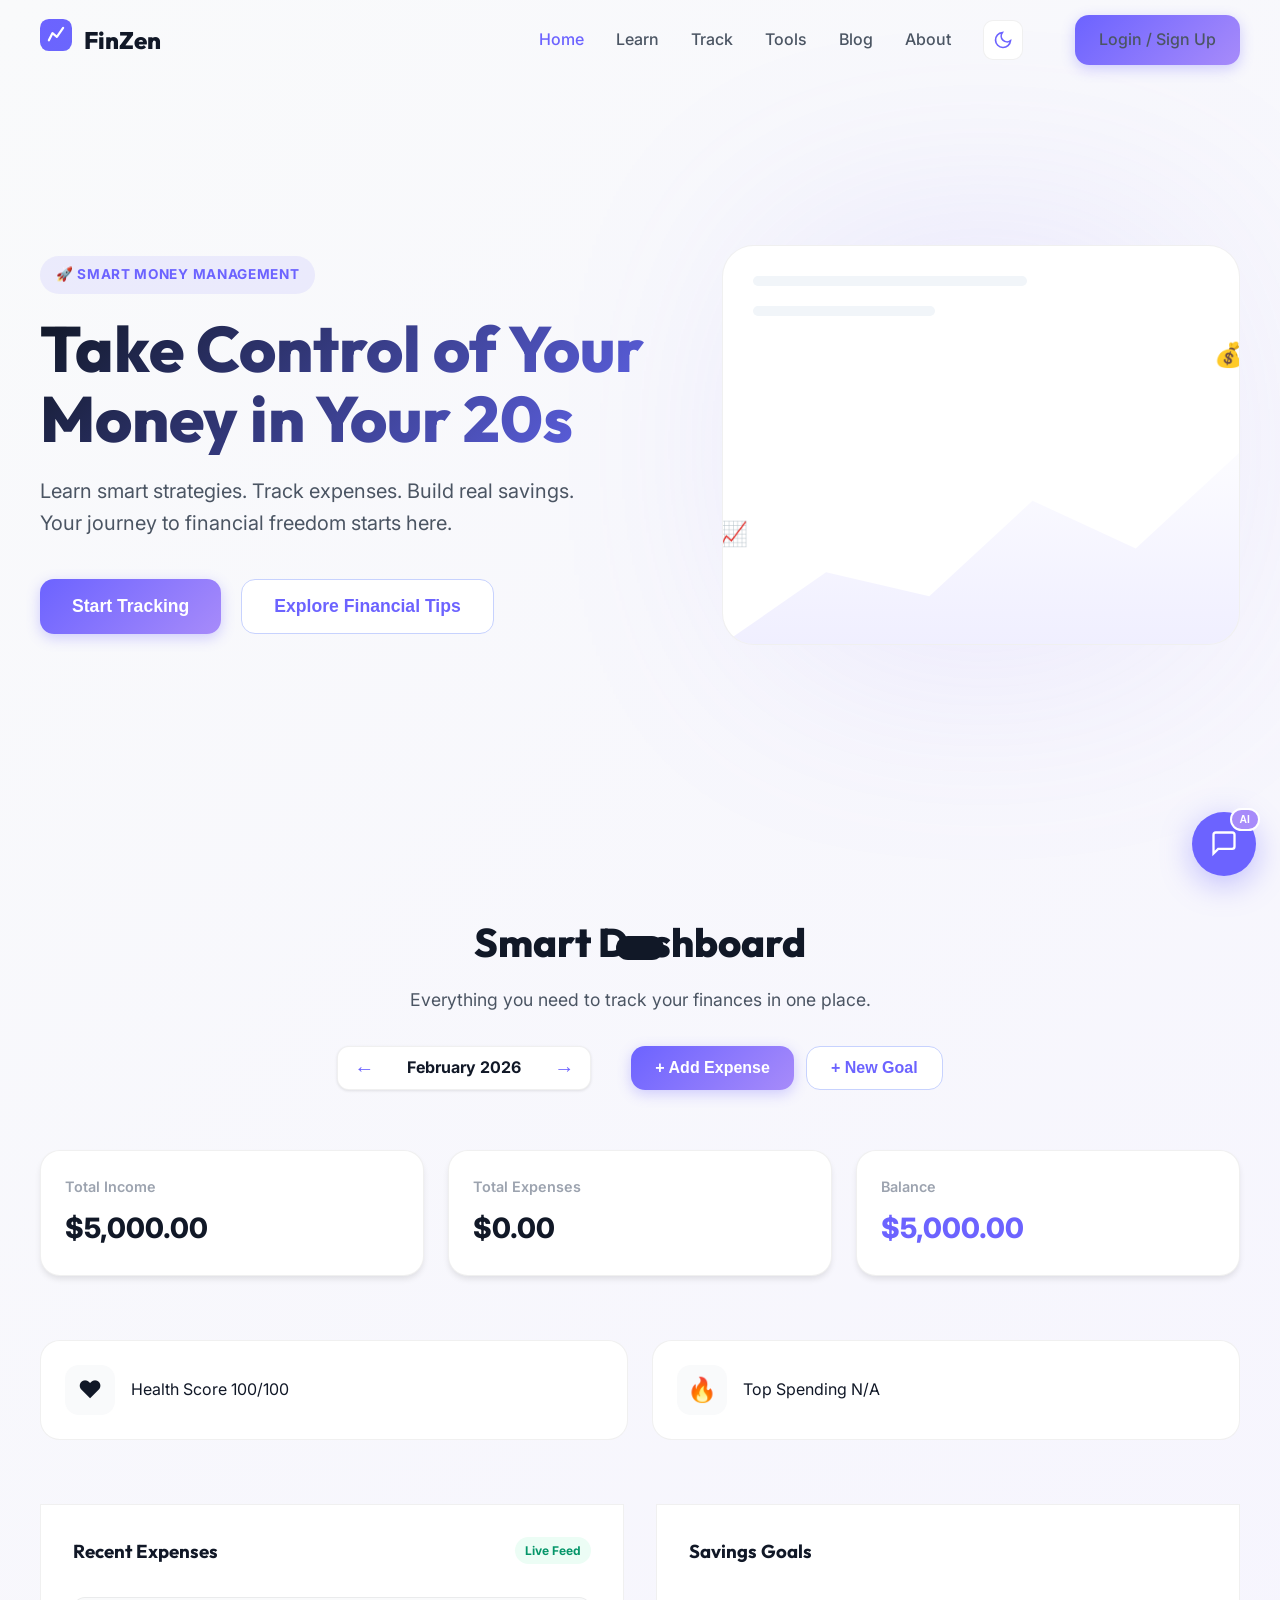
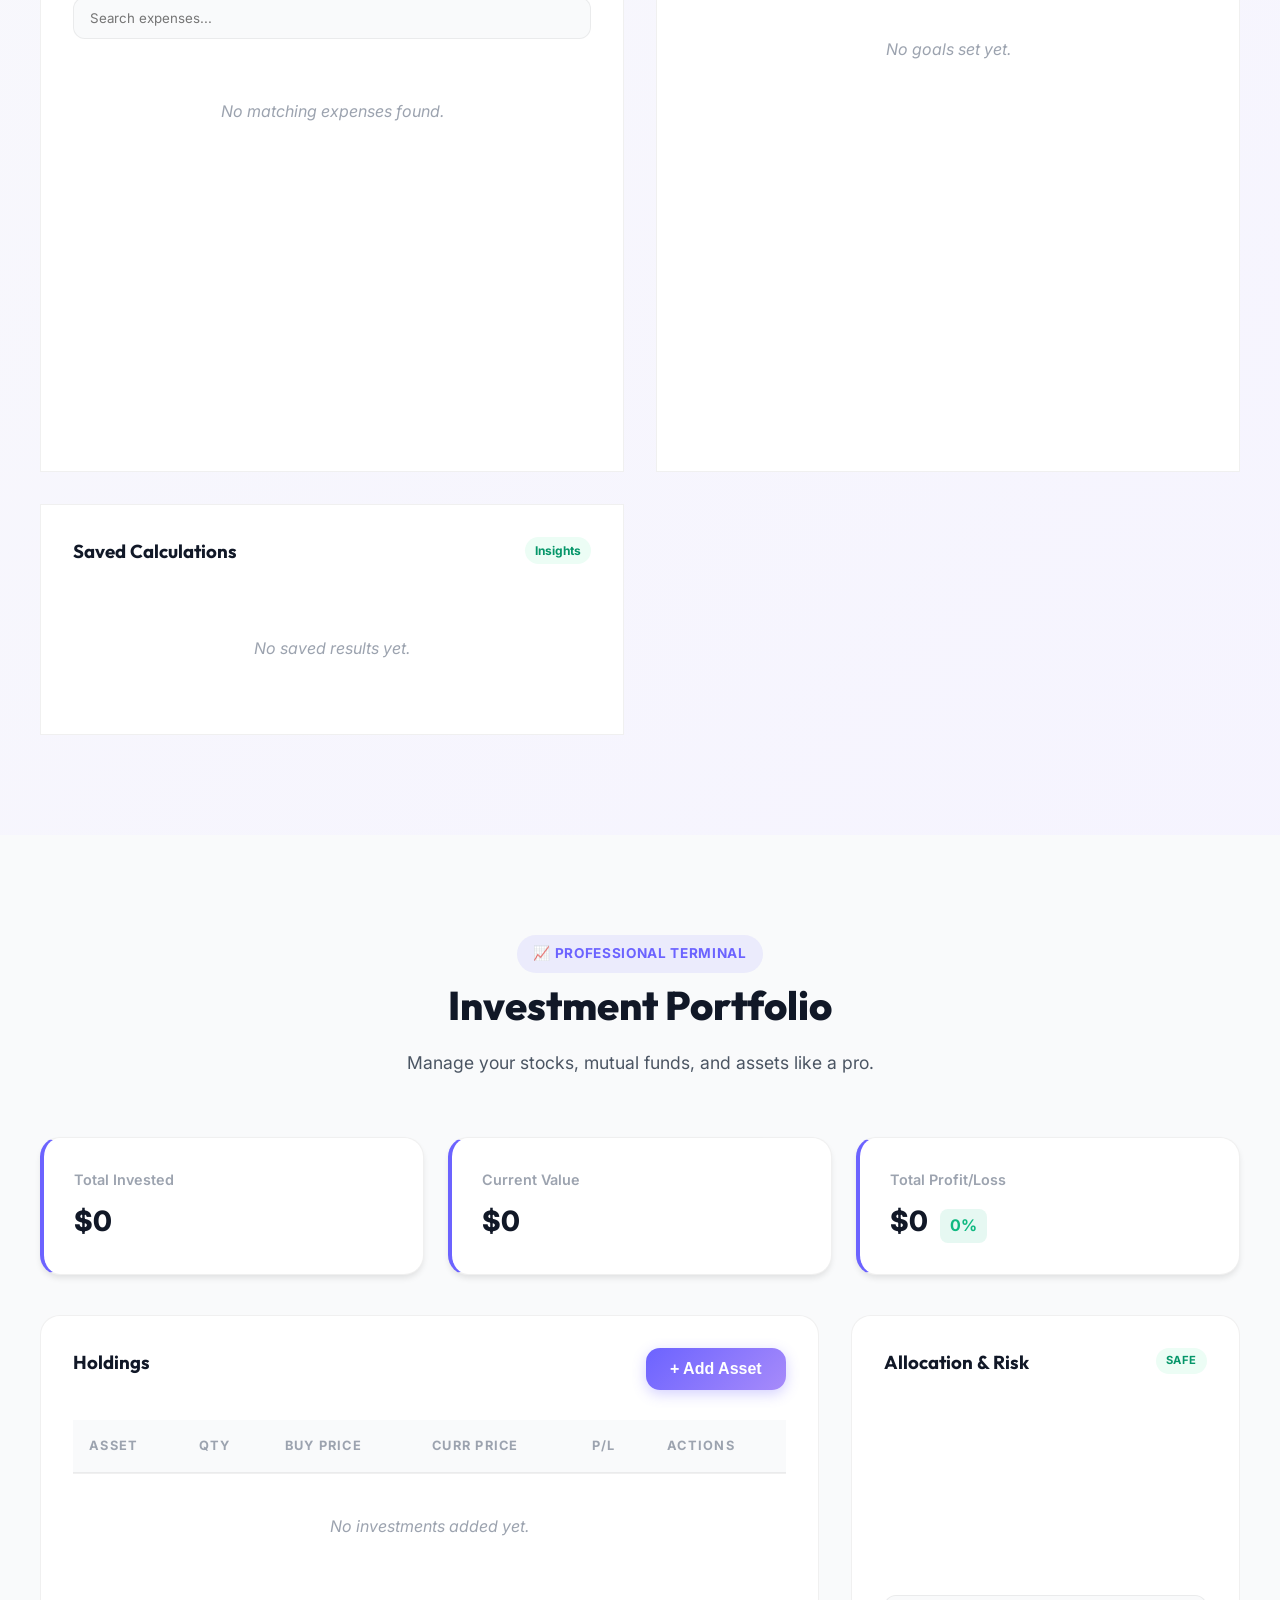
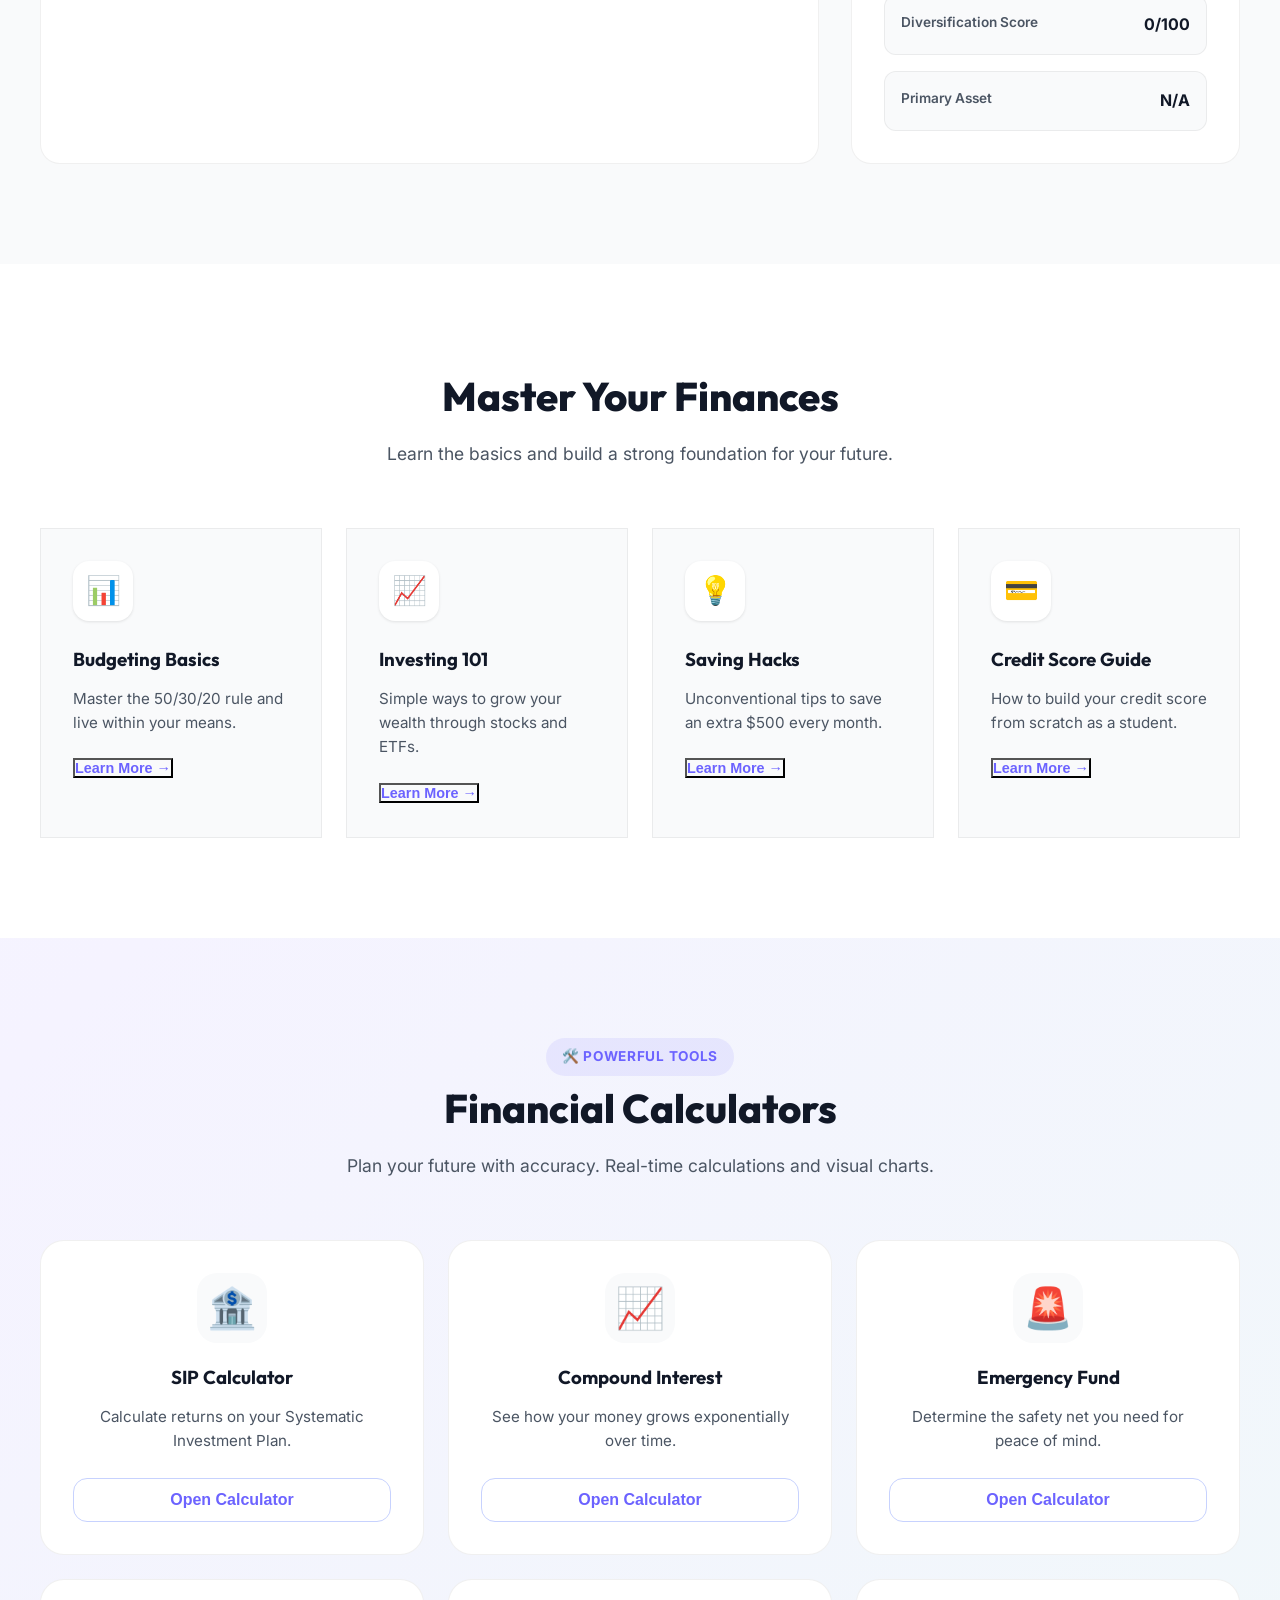
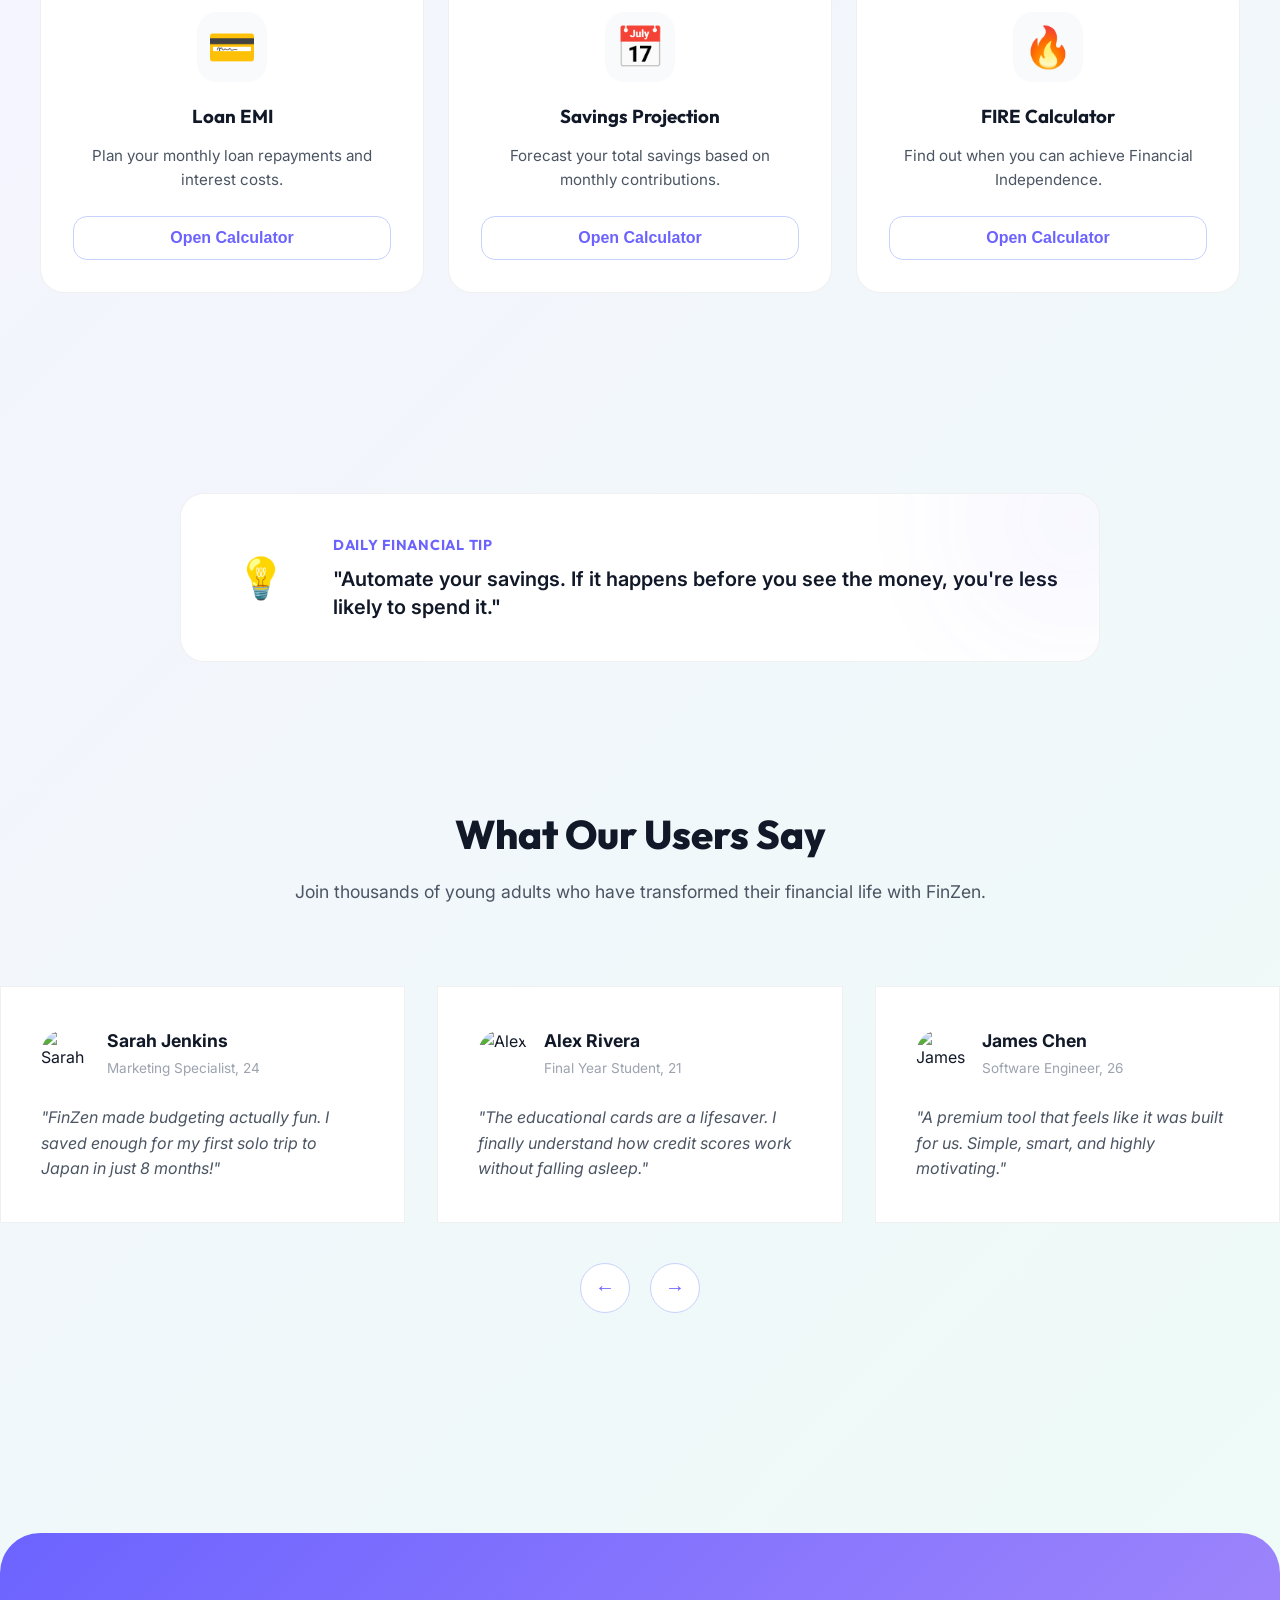
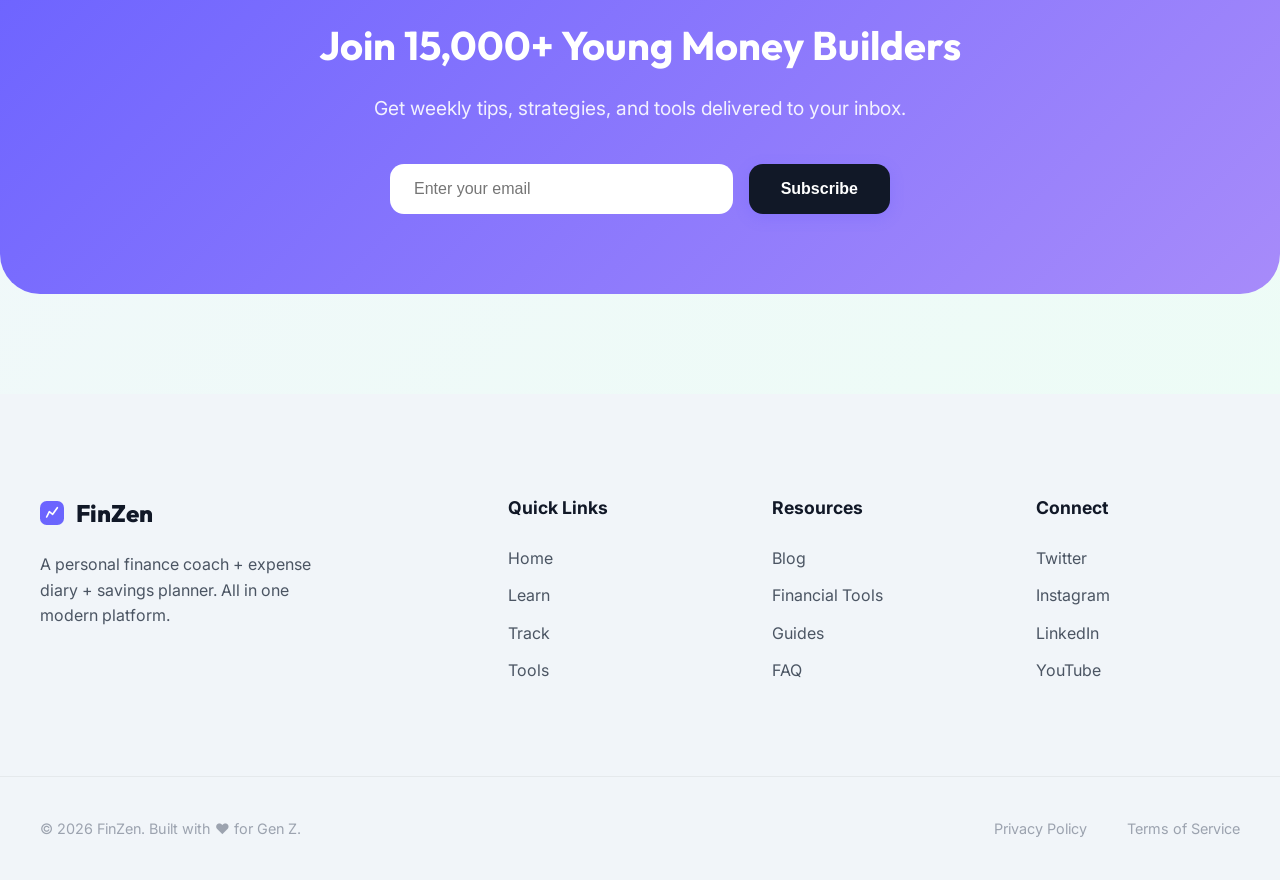
==== index.html @ 2d0050ed "Add files via upload" ====
<!DOCTYPE html>
<html lang="en">

<head>
  <meta charset="UTF-8" />
  <meta name="viewport" content="width=device-width, initial-scale=1.0" />
  <title>FinZen — Take Control of Your Money</title>
  <meta name="description"
    content="Financial education, expense tracking, and savings tools for young professionals." />
  <link rel="preconnect" href="https://fonts.googleapis.com" />
  <link rel="preconnect" href="https://fonts.gstatic.com" crossorigin />
  <link
    href="https://fonts.googleapis.com/css2?family=Outfit:wght@400;500;600;700;800&family=Inter:wght@400;500;600;700&display=swap"
    rel="stylesheet" />
  <link rel="stylesheet" href="style.css" />
  <script src="https://cdn.jsdelivr.net/npm/chart.js"></script>
</head>

<body>

  <!-- ========== NAVIGATION ========== -->
  <nav class="navbar" id="navbar">
    <div class="container nav-content">
      <a href="#" class="logo">
        <div class="logo-icon">
          <svg width="32" height="32" viewBox="0 0 36 36" fill="none">
            <rect width="36" height="36" rx="10" fill="url(#logoGrad)" />
            <path d="M10 24L14 16L19 20L26 10" stroke="#fff" stroke-width="2.5" stroke-linecap="round"
              stroke-linejoin="round" />
            <defs>
              <linearGradient id="logoGrad" x1="0" y1="0" x2="36" y2="36">
                <stop stop-color="#6C63FF" />
                <stop offset="1" stop-color="#3CD3AD" />
              </linearGradient>
            </defs>
          </svg>
        </div>
        <span>FinZen</span>
      </a>
      <div class="nav-links">
        <a href="#home" class="active">Home</a>
        <a href="#learn">Learn</a>
        <a href="#track">Track</a>
        <a href="#tools">Tools</a>
        <a href="#blog">Blog</a>
        <a href="#about">About</a>
        <div class="theme-toggle" id="themeToggle">
          <svg class="sun" width="20" height="20" viewBox="0 0 24 24" fill="none" stroke="currentColor"
            stroke-width="2">
            <circle cx="12" cy="12" r="5" />
            <line x1="12" y1="1" x2="12" y2="3" />
            <line x1="12" y1="21" x2="12" y2="23" />
            <line x1="4.22" y1="4.22" x2="5.64" y2="5.64" />
            <line x1="18.36" y1="18.36" x2="19.78" y2="19.78" />
            <line x1="1" y1="12" x2="3" y2="12" />
            <line x1="21" y1="12" x2="23" y2="12" />
            <line x1="4.22" y1="19.78" x2="5.64" y2="18.36" />
            <line x1="18.36" y1="5.64" x2="19.78" y2="4.22" />
          </svg>
          <svg class="moon" width="20" height="20" viewBox="0 0 24 24" fill="none" stroke="currentColor"
            stroke-width="2">
            <path d="M21 12.79A9 9 0 1 1 11.21 3 7 7 0 0 0 21 12.79z" />
          </svg>
        </div>
        <a href="#" class="btn btn-primary login-btn">Login / Sign Up</a>
      </div>
      <button class="mobile-menu-toggle" id="menuToggle">
        <svg width="24" height="24" viewBox="0 0 24 24" fill="none" stroke="currentColor" stroke-width="2">
          <line x1="3" y1="12" x2="21" y2="12" />
          <line x1="3" y1="6" x2="21" y2="6" />
          <line x1="3" y1="18" x2="21" y2="18" />
        </svg>
      </button>
    </div>
  </nav>

  <!-- ========== HERO SECTION ========== -->
  <header class="hero" id="home">
    <div class="container hero-content">
      <div class="hero-text">
        <div class="badge">🚀 Smart Money Management</div>
        <h1>Take Control of Your Money in Your 20s</h1>
        <p>Learn smart strategies. Track expenses. Build real savings. Your journey to financial freedom starts here.
        </p>
        <div class="hero-actions">
          <button class="btn btn-primary btn-lg" id="btnStartTracking">Start Tracking</button>
          <button class="btn btn-secondary btn-lg" id="btnExploreTips">Explore Financial Tips</button>
        </div>
      </div>
      <div class="hero-image">
        <div class="hero-img-container">
          <!-- Placeholder for hero image since generator failed -->
          <div class="hero-placeholder-visual">
            <div class="mock-dash">
              <div class="mock-line line-1"></div>
              <div class="mock-line line-2"></div>
              <div class="mock-growth"></div>
            </div>
            <div class="floating-icon icon-1">💰</div>
            <div class="floating-icon icon-2">📈</div>
          </div>
          <div class="glow-blob"></div>
        </div>
      </div>
    </div>
  </header>

  <!-- ========== DASHBOARD PREVIEW & TRACKER ========== -->
  <section class="dashboard-preview" id="track">
    <div class="container section-header">
      <h2>Smart Dashboard</h2>
      <p>Everything you need to track your finances in one place.</p>
      <div class="dashboard-controls">
        <div class="month-nav">
          <button id="prevMonth">←</button>
          <span id="currentMonthLabel">February 2026</span>
          <button id="nextMonth">→</button>
        </div>
        <div class="dash-actions">
          <button class="btn btn-primary" id="btnOpenExpenseModal">+ Add Expense</button>
          <button class="btn btn-secondary" id="btnOpenGoalModal">+ New Goal</button>
        </div>
      </div>
    </div>
    <div class="container preview-grid">
      <!-- Summary Cards -->
      <div class="summary-cards-container">
        <div class="stat-card">
          <span class="label">Total Income</span>
          <span class="value" id="dashIncome">$0</span>
        </div>
        <div class="stat-card">
          <span class="label">Total Expenses</span>
          <span class="value" id="dashExpenses">$0</span>
        </div>
        <div class="stat-card">
          <span class="label">Balance</span>
          <span class="value highlight" id="dashBalance">$0</span>
        </div>
      </div>

      <!-- Insight Cards -->
      <div class="insight-grid">
        <div class="insight-card">
          <div class="insight-icon">❤️</div>
          <div class="insight-info">
            <span class="label">Health Score</span>
            <span class="value" id="healthScore">0/100</span>
          </div>
        </div>
        <div class="insight-card">
          <div class="insight-icon">🔥</div>
          <div class="insight-info">
            <span class="label">Top Spending</span>
            <span class="value" id="topCategory">N/A</span>
          </div>
        </div>
      </div>

      <!-- Expense Tracker Card -->
      <div class="preview-card card-tracking">
        <div class="preview-card-header">
          <h3>Recent Expenses</h3>
          <span class="preview-tag">Live Feed</span>
        </div>
        <div class="search-container">
          <input type="text" id="expenseSearch" class="search-input" placeholder="Search expenses..." />
        </div>
        <div class="expense-list-container" id="expenseList">
          <p class="empty-state">No expenses tracked yet.</p>
        </div>
        <div class="chart-container">
          <canvas id="expenseChart" width="300" height="300"></canvas>
        </div>
      </div>

      <!-- Savings Goals Card -->
      <div class="preview-card card-savings">
        <div class="preview-card-header">
          <h3>Savings Goals</h3>
        </div>
        <div class="goals-list-container" id="goalsGrid">
          <p class="empty-state">No goals set yet.</p>
        </div>
      </div>

      <!-- Saved Calculations Card -->
      <div class="preview-card card-saved-calcs">
        <div class="preview-card-header">
          <h3>Saved Calculations</h3>
          <span class="preview-tag">Insights</span>
        </div>
        <div class="saved-calcs-container" id="savedCalcsList">
          <p class="empty-state">No saved results yet.</p>
        </div>
      </div>
    </div>
  </section>

  <!-- ========== PORTFOLIO SECTION ========== -->
  <section class="portfolio-section" id="portfolio">
    <div class="container section-header">
      <div class="badge">📈 Professional Terminal</div>
      <h2>Investment Portfolio</h2>
      <p>Manage your stocks, mutual funds, and assets like a pro.</p>
    </div>
    <div class="container portfolio-grid">
      <!-- Portfolio Stats -->
      <div class="portfolio-stats">
        <div class="stat-card portfolio-stat">
          <span class="label">Total Invested</span>
          <span class="value" id="portInvested">$0</span>
        </div>
        <div class="stat-card portfolio-stat">
          <span class="label">Current Value</span>
          <span class="value" id="portCurrent">$0</span>
        </div>
        <div class="stat-card portfolio-stat">
          <span class="label">Total Profit/Loss</span>
          <div class="pl-flex">
            <span class="value" id="portPL">$0</span>
            <span class="change-pct" id="portPLPct">0%</span>
          </div>
        </div>
      </div>

      <!-- Portfolio UI Grid -->
      <div class="portfolio-main-grid">
        <!-- Asset List Card -->
        <div class="preview-card terminal-card">
          <div class="preview-card-header">
            <h3>Holdings</h3>
            <button class="btn btn-primary btn-sm" id="btnOpenInvestModal">+ Add Asset</button>
          </div>
          <div class="terminal-table-container">
            <table class="terminal-table">
              <thead>
                <tr>
                  <th>Asset</th>
                  <th>QTY</th>
                  <th>Buy Price</th>
                  <th>Curr Price</th>
                  <th>P/L</th>
                  <th>Actions</th>
                </tr>
              </thead>
              <tbody id="investList">
                <!-- Data rows injected by JS -->
              </tbody>
            </table>
            <div id="investEmpty" class="empty-state">No investments added yet.</div>
          </div>
        </div>

        <!-- Portfolio Analysis Card -->
        <div class="preview-card terminal-card">
          <div class="preview-card-header">
            <h3>Allocation & Risk</h3>
            <span class="preview-tag risk-tag" id="riskLabel">Safe</span>
          </div>
          <div class="portfolio-viz">
            <div class="viz-box">
              <canvas id="allocationChart"></canvas>
            </div>
            <div class="analysis-stats">
              <div class="analysis-item">
                <span class="analysis-label">Diversification Score</span>
                <strong id="divScore">0/100</strong>
              </div>
              <div class="analysis-item">
                <span class="analysis-label">Primary Asset</span>
                <strong id="topBranch">N/A</strong>
              </div>
            </div>
          </div>
        </div>
      </div>
    </div>
  </section>

  <!-- ========== LEARNING SECTION ========== -->
  <section class="learning" id="learn">
    <div class="container section-header">
      <h2>Master Your Finances</h2>
      <p>Learn the basics and build a strong foundation for your future.</p>
    </div>
    <div class="container learning-grid">
      <div class="learn-card" data-topic="budgeting">
        <div class="learn-icon-box">📊</div>
        <h3>Budgeting Basics</h3>
        <p>Master the 50/30/20 rule and live within your means.</p>
        <button class="learn-link btn-ghost">Learn More →</button>
      </div>
      <div class="learn-card" data-topic="investing">
        <div class="learn-icon-box">📈</div>
        <h3>Investing 101</h3>
        <p>Simple ways to grow your wealth through stocks and ETFs.</p>
        <button class="learn-link btn-ghost">Learn More →</button>
      </div>
      <div class="learn-card" data-topic="saving">
        <div class="learn-icon-box">💡</div>
        <h3>Saving Hacks</h3>
        <p>Unconventional tips to save an extra $500 every month.</p>
        <button class="learn-link btn-ghost">Learn More →</button>
      </div>
      <div class="learn-card" data-topic="credit">
        <div class="learn-icon-box">💳</div>
        <h3>Credit Score Guide</h3>
        <p>How to build your credit score from scratch as a student.</p>
        <button class="learn-link btn-ghost">Learn More →</button>
      </div>
    </div>
  </section>

  <!-- ========== TOOLS SECTION ========== -->
  <section class="tools" id="tools">
    <div class="container section-header">
      <div class="badge">🛠️ Powerful Tools</div>
      <h2>Financial Calculators</h2>
      <p>Plan your future with accuracy. Real-time calculations and visual charts.</p>
    </div>
    <div class="container calculators-grid">
      <!-- Cards for each calculator -->
      <div class="calc-card" data-calc="sip">
        <div class="calc-icon">🏦</div>
        <h3>SIP Calculator</h3>
        <p>Calculate returns on your Systematic Investment Plan.</p>
        <button class="btn btn-secondary w-full open-calc">Open Calculator</button>
      </div>
      <div class="calc-card" data-calc="compound">
        <div class="calc-icon">📈</div>
        <h3>Compound Interest</h3>
        <p>See how your money grows exponentially over time.</p>
        <button class="btn btn-secondary w-full open-calc">Open Calculator</button>
      </div>
      <div class="calc-card" data-calc="emergency">
        <div class="calc-icon">🚨</div>
        <h3>Emergency Fund</h3>
        <p>Determine the safety net you need for peace of mind.</p>
        <button class="btn btn-secondary w-full open-calc">Open Calculator</button>
      </div>
      <div class="calc-card" data-calc="emi">
        <div class="calc-icon">💳</div>
        <h3>Loan EMI</h3>
        <p>Plan your monthly loan repayments and interest costs.</p>
        <button class="btn btn-secondary w-full open-calc">Open Calculator</button>
      </div>
      <div class="calc-card" data-calc="projection">
        <div class="calc-icon">📅</div>
        <h3>Savings Projection</h3>
        <p>Forecast your total savings based on monthly contributions.</p>
        <button class="btn btn-secondary w-full open-calc">Open Calculator</button>
      </div>
      <div class="calc-card" data-calc="fire">
        <div class="calc-icon">🔥</div>
        <h3>FIRE Calculator</h3>
        <p>Find out when you can achieve Financial Independence.</p>
        <button class="btn btn-secondary w-full open-calc">Open Calculator</button>
      </div>
    </div>
  </section>

  <!-- ========== DAILY TIP SECTION ========== -->
  <section class="daily-tip">
    <div class="container tip-wrapper">
      <div class="tip-card">
        <div class="tip-icon">💡</div>
        <div class="tip-content">
          <h3>Daily Financial Tip</h3>
          <p>"Automate your savings. If it happens before you see the money, you're less likely to spend it."</p>
        </div>
        <div class="tip-glow"></div>
      </div>
    </div>
  </section>

  <!-- ========== TESTIMONIALS ========== -->
  <section class="testimonials" id="about">
    <div class="container section-header">
      <h2>What Our Users Say</h2>
      <p>Join thousands of young adults who have transformed their financial life with FinZen.</p>
    </div>
    <div class="container carousel-wrapper">
      <div class="carousel" id="testimonialCarousel">
        <div class="testimonial-card">
          <div class="user-info">
            <img src="https://i.pravatar.cc/150?u=sarah" alt="Sarah" />
            <div>
              <strong>Sarah Jenkins</strong>
              <span>Marketing Specialist, 24</span>
            </div>
          </div>
          <p>"FinZen made budgeting actually fun. I saved enough for my first solo trip to Japan in just 8 months!"</p>
        </div>
        <div class="testimonial-card">
          <div class="user-info">
            <img src="https://i.pravatar.cc/150?u=alex" alt="Alex" />
            <div>
              <strong>Alex Rivera</strong>
              <span>Final Year Student, 21</span>
            </div>
          </div>
          <p>"The educational cards are a lifesaver. I finally understand how credit scores work without falling
            asleep."</p>
        </div>
        <div class="testimonial-card">
          <div class="user-info">
            <img src="https://i.pravatar.cc/150?u=james" alt="James" />
            <div>
              <strong>James Chen</strong>
              <span>Software Engineer, 26</span>
            </div>
          </div>
          <p>"A premium tool that feels like it was built for us. Simple, smart, and highly motivating."</p>
        </div>
      </div>
      <div class="carousel-nav">
        <button class="nav-prev" id="prevTestimonial">←</button>
        <button class="nav-next" id="nextTestimonial">→</button>
      </div>
    </div>
  </section>

  <!-- ========== NEWSLETTER ========== -->
  <section class="newsletter">
    <div class="container newsletter-content">
      <h2>Join 15,000+ Young Money Builders</h2>
      <p>Get weekly tips, strategies, and tools delivered to your inbox.</p>
      <form class="newsletter-form">
        <input type="email" placeholder="Enter your email" required />
        <button type="submit" class="btn btn-primary">Subscribe</button>
      </form>
    </div>
  </section>

  <!-- ========== FOOTER ========== -->
  <footer class="footer">
    <div class="container footer-grid">
      <div class="footer-brand">
        <a href="#" class="logo">
          <svg width="24" height="24" viewBox="0 0 36 36" fill="none">
            <rect width="36" height="36" rx="10" fill="url(#logoGradF)" />
            <path d="M10 24L14 16L19 20L26 10" stroke="#fff" stroke-width="2.5" stroke-linecap="round"
              stroke-linejoin="round" />
            <defs>
              <linearGradient id="logoGradF" x1="0" y1="0" x2="36" y2="36">
                <stop stop-color="#6C63FF" />
                <stop offset="1" stop-color="#3CD3AD" />
              </linearGradient>
            </defs>
          </svg>
          <span>FinZen</span>
        </a>
        <p>A personal finance coach + expense diary + savings planner. All in one modern platform.</p>
      </div>
      <div class="footer-links">
        <h4>Quick Links</h4>
        <a href="#home">Home</a>
        <a href="#learn">Learn</a>
        <a href="#track">Track</a>
        <a href="#tools">Tools</a>
      </div>
      <div class="footer-links">
        <h4>Resources</h4>
        <a href="#">Blog</a>
        <a href="#">Financial Tools</a>
        <a href="#">Guides</a>
        <a href="#">FAQ</a>
      </div>
      <div class="footer-links">
        <h4>Connect</h4>
        <a href="#">Twitter</a>
        <a href="#">Instagram</a>
        <a href="#">LinkedIn</a>
        <a href="#">YouTube</a>
      </div>
    </div>
    <div class="footer-bottom">
      <div class="container bottom-content">
        <span>&copy; 2026 FinZen. Built with ❤️ for Gen Z.</span>
        <div class="legal">
          <a href="#">Privacy Policy</a>
          <a href="#">Terms of Service</a>
        </div>
      </div>
    </div>
  </footer>

  <script src="script.js"></script>

  <!-- ========== MODALS ========== -->
  <!-- Expense Modal -->
  <div class="modal-overlay" id="expenseModal">
    <div class="modal">
      <div class="modal-header">
        <h3 id="expenseModalTitle">Add Expense</h3>
        <button class="close-modal">&times;</button>
      </div>
      <form id="expenseForm">
        <input type="hidden" id="expenseId" />
        <div class="form-group">
          <label>Amount ($)</label>
          <input type="number" id="expAmount" step="0.01" required />
        </div>
        <div class="form-group">
          <label>Category</label>
          <select id="expCategory" required>
            <option value="Rent">🏠 Rent</option>
            <option value="Food">🍔 Food</option>
            <option value="Transport">🚗 Transport</option>
            <option value="Shopping">🛍️ Shopping</option>
            <option value="Subscriptions">📱 Subscriptions</option>
            <option value="Education">📚 Education</option>
            <option value="Emergency">🚨 Emergency</option>
            <option value="Miscellaneous">📦 Miscellaneous</option>
          </select>
        </div>
        <div class="form-group">
          <label>Date</label>
          <input type="date" id="expDate" required />
        </div>
        <div class="form-group">
          <label>Description (Optional)</label>
          <input type="text" id="expDescription" placeholder="e.g. Netflix" />
        </div>
        <button type="submit" class="btn btn-primary w-full">Save Expense</button>
      </form>
    </div>
  </div>

  <!-- Goal Modal -->
  <div class="modal-overlay" id="goalModal">
    <div class="modal">
      <div class="modal-header">
        <h3>New Savings Goal</h3>
        <button class="close-modal">&times;</button>
      </div>
      <form id="goalForm">
        <input type="hidden" id="goalId" />
        <div class="form-group">
          <label>Goal Name</label>
          <input type="text" id="goalName" placeholder="e.g. New Laptop" required />
        </div>
        <div class="form-group">
          <label>Target Amount ($)</label>
          <input type="number" id="goalTarget" required />
        </div>
        <div class="form-group">
          <label>Monthly Contribution ($)</label>
          <input type="number" id="goalContribution" required />
        </div>
        <div class="form-group">
          <label>Initial Savings ($)</label>
          <input type="number" id="goalSaved" value="0" />
        </div>
        <div class="form-group">
          <label>Target Date</label>
          <input type="date" id="goalDate" required />
        </div>
        <div class="form-group">
          <label>Icon (Emoji)</label>
          <input type="text" id="goalIcon" placeholder="🎯" value="🎯" />
        </div>
        <button type="submit" class="btn btn-primary w-full">Create Goal</button>
      </form>
    </div>
  </div>

  <!-- Learning Detail Modal -->
  <div class="modal-overlay" id="learnModal">
    <div class="modal">
      <div class="modal-header">
        <h3 id="learnModalTitle">Financial Tip</h3>
        <button class="close-modal">&times;</button>
      </div>
      <div id="learnModalContent" class="learn-content-detail">
        <!-- Content injected by JS -->
      </div>
    </div>
  </div>

  <!-- Calculator Modal -->
  <div class="modal-overlay" id="calcModal">
    <div class="modal modal-lg">
      <div class="modal-header">
        <h3 id="calcModalTitle">Calculator</h3>
        <button class="close-modal">&times;</button>
      </div>
      <div class="calc-modal-grid">
        <div class="calc-inputs" id="calcInputsContainer">
          <!-- Dynamic form injected here -->
        </div>
        <div class="calc-viz">
          <div class="viz-header" id="calcResultLabel">Total Value</div>
          <div class="viz-value" id="calcResultValue">$0</div>
          <div class="viz-chart-box">
            <canvas id="calcChart"></canvas>
          </div>
          <button class="btn btn-primary w-full" id="btnSaveCalc" style="margin-top: 20px;">Save Result</button>
        </div>
      </div>
    </div>
  </div>

  <!-- Investment Modal -->
  <div class="modal-overlay" id="investModal">
    <div class="modal">
      <div class="modal-header">
        <h3>Track New Asset</h3>
        <button class="close-modal">&times;</button>
      </div>
      <form id="investForm">
        <div class="form-group">
          <label>Asset Symbol/Name</label>
          <input type="text" id="invName" placeholder="e.g. AAPL, BTC, NIFTY50" required />
        </div>
        <div class="form-group">
          <label>Asset Type</label>
          <select id="invType" required>
            <option value="Stock">🏢 Stock</option>
            <option value="Mutual Fund">📈 Mutual Fund</option>
            <option value="ETF">🌍 ETF</option>
            <option value="Crypto">🪙 Crypto</option>
            <option value="Gold">✨ Gold</option>
          </select>
        </div>
        <div class="form-row" style="display: flex; gap: 15px;">
          <div class="form-group" style="flex: 1;">
            <label>Quantity</label>
            <input type="number" id="invQty" step="0.0001" placeholder="0.00" required />
          </div>
          <div class="form-group" style="flex: 1;">
            <label>Purchase Price</label>
            <input type="number" id="invPrice" step="0.01" placeholder="0.00" required />
          </div>
        </div>
        <div class="form-group">
          <label>Purchase Date</label>
          <input type="date" id="invDate" required />
        </div>
        <button type="submit" class="btn btn-primary w-full">Add to Portfolio</button>
      </form>
    </div>
  </div>

  <!-- ========== MONEYMENTOR AI ASSISTANT ========== -->
  <div class="ai-assistant-wrapper">
    <!-- Chat Trigger -->
    <button class="ai-trigger" id="aiTrigger">
      <div class="trigger-icon">
        <svg width="28" height="28" viewBox="0 0 24 24" fill="none" stroke="currentColor" stroke-width="2">
          <path d="M21 15a2 2 0 0 1-2 2H7l-4 4V5a2 2 0 0 1 2-2h14a2 2 0 0 1 2 2z" />
        </svg>
      </div>
      <span class="trigger-badge">AI</span>
    </button>

    <!-- Chat Window -->
    <div class="ai-window" id="aiWindow">
      <div class="ai-header">
        <div class="ai-info">
          <div class="ai-avatar">🤖</div>
          <div class="ai-status">
            <h4>MoneyMentor AI</h4>
            <span>Online • Smart Guide</span>
          </div>
        </div>
        <div class="ai-actions">
          <button class="ai-btn-action" id="aiFullscreen" title="Toggle Fullscreen">
            <svg width="20" height="20" viewBox="0 0 24 24" fill="none" stroke="currentColor" stroke-width="2">
              <path d="M8 3H5a2 2 0 0 0-2 2v3m18 0V5a2 2 0 0 0-2-2h-3m0 18h3a2 2 0 0 0 2-2v-3M3 16v3a2 2 0 0 0 2 2h3" />
            </svg>
          </button>
          <button class="ai-btn-action" id="aiClose" title="Close Chat">&times;</button>
        </div>
      </div>

      <div class="ai-messages" id="aiMessages">
        <div class="msg bot">
          <div class="msg-bubble">
            Hello! I'm MoneyMentor. I can help you analyze your expenses, suggest savings ideas, or explain financial
            terms. How can I assist you today?
          </div>
        </div>
      </div>

      <div class="ai-typing" id="aiTyping" style="display: none;">
        <span></span><span></span><span></span>
      </div>

      <div class="ai-input-area">
        <form id="aiForm">
          <input type="text" id="aiInput" placeholder="Ask me about your spending..." />
          <button type="submit" class="ai-send-btn">
            <svg width="20" height="20" viewBox="0 0 24 24" fill="none" stroke="currentColor" stroke-width="2">
              <line x1="22" y1="2" x2="11" y2="13" />
              <polygon points="22 2 15 22 11 13 2 9 22 2" />
            </svg>
          </button>
        </form>
      </div>
    </div>
  </div>

  <!-- Toast -->
  <div class="toast" id="toast"></div>
</body>

</html>
---- style.css ----
/* =============================================
   FINZEN — Brand Styles & Landing Page
   ============================================= */

/* ---------- RESET & BASE ---------- */
*,
*::before,
*::after {
  margin: 0;
  padding: 0;
  box-sizing: border-box;
}

:root {
  --primary: #6C63FF;
  --primary-dark: #4F46E5;
  --primary-light: #C7D2FE;
  --accent: #3CD3AD;
  --accent-dark: #059669;
  --secondary: #A78BFA;

  --grad-primary: linear-gradient(135deg, #6C63FF 0%, #A78BFA 100%);
  --grad-accent: linear-gradient(135deg, #3CD3AD 0%, #4ADE80 100%);
  --grad-soft: linear-gradient(135deg, #F9FAFB 0%, #F5F3FF 50%, #ECFDF5 100%);

  --bg: #F9FAFB;
  --card-bg: #FFFFFF;
  --text: #111827;
  --text-secondary: #4B5563;
  --text-muted: #9CA3AF;
  --border: rgba(0, 0, 0, 0.06);
  --shadow-sm: 0 1px 3px rgba(0, 0, 0, 0.1);
  --shadow-md: 0 4px 6px -1px rgba(0, 0, 0, 0.1);
}

[data-theme="dark"] {
  --bg: #0F172A;
  --card-bg: #1E293B;
  --text: #F1F5F9;
  --text-secondary: #94A3B8;
  --text-muted: #64748B;
  --border: rgba(255, 255, 255, 0.1);
  --grad-soft: linear-gradient(135deg, #0F172A 0%, #171717 100%);
}

html {
  scroll-behavior: smooth;
}

body {
  font-family: 'Inter', sans-serif;
  background-color: var(--bg);
  background-image: var(--grad-soft);
  color: var(--text);
  line-height: 1.6;
  overflow-x: hidden;
  transition: background-color 0.3s ease, color 0.3s ease;
}

h1,
h2,
h3,
.logo {
  font-family: 'Outfit', sans-serif;
  color: var(--text);
}

.container {
  max-width: 1440px;
  margin: 0 auto;
  padding: 0 40px;
}

/* ---------- BUTTONS ---------- */
.btn {
  display: inline-flex;
  align-items: center;
  justify-content: center;
  padding: 12px 24px;
  border-radius: 14px;
  font-weight: 600;
  cursor: pointer;
  transition: all 0.3s ease;
  border: none;
  text-decoration: none;
  font-size: 1rem;
}

.btn-primary {
  background: var(--grad-primary);
  color: white;
  box-shadow: 0 4px 14px rgba(108, 99, 255, 0.3);
}

.btn-primary:hover {
  transform: translateY(-2px);
  box-shadow: 0 6px 20px rgba(108, 99, 255, 0.4);
}

.btn-secondary {
  background: white;
  color: var(--primary);
  border: 1px solid var(--primary-light);
}

.btn-secondary:hover {
  background: var(--lavender);
  transform: translateY(-2px);
}

.btn-lg {
  padding: 16px 32px;
  font-size: 1.1rem;
}

.btn-ghost {
  background: transparent;
  color: var(--primary);
  padding: 0;
  font-weight: 700;
}

.btn-ghost:hover {
  color: var(--primary-dark);
}

.w-full {
  width: 100%;
}

/* ---------- DASHBOARD CONTROLS ---------- */
.dashboard-controls {
  display: flex;
  justify-content: center;
  align-items: center;
  gap: 40px;
  margin-top: 32px;
}

.month-nav {
  display: flex;
  align-items: center;
  gap: 20px;
  background: var(--card-bg);
  padding: 8px 16px;
  border-radius: 12px;
  box-shadow: var(--shadow-sm);
  border: 1px solid var(--border);
  transition: background-color 0.3s ease;
}

.month-nav button {
  background: none;
  border: none;
  font-size: 1.25rem;
  cursor: pointer;
  color: var(--primary);
  font-weight: 800;
}

#currentMonthLabel {
  font-weight: 700;
  min-width: 140px;
  text-align: center;
}

.dash-actions {
  display: flex;
  gap: 12px;
}

.summary-cards-container {
  grid-column: 1 / -1;
  display: grid;
  grid-template-columns: repeat(3, 1fr);
  gap: 24px;
  margin-bottom: 32px;
}

.stat-card {
  background: var(--card-bg);
  padding: 24px;
  border-radius: 20px;
  box-shadow: var(--shadow-md);
  border: 1px solid var(--border);
  display: flex;
  flex-direction: column;
  transition: background-color 0.3s ease, transform 0.3s ease;
}

.stat-card:hover {
  transform: translateY(-5px);
}

/* Saved Calculations Card Specifics */
.saved-calcs-container {
  max-height: 250px;
  overflow-y: auto;
}

.saved-calc-item {
  padding: 12px;
  border-bottom: 1px solid var(--border);
  display: flex;
  justify-content: space-between;
  align-items: center;
}

.saved-calc-item:last-child {
  border-bottom: none;
}

.saved-calc-info h5 {
  margin: 0;
  font-size: 0.95rem;
}

.saved-calc-info span {
  font-size: 0.8rem;
  color: var(--text-muted);
}

.saved-calc-val {
  font-weight: 700;
  color: var(--primary);
}

/* Calculator Grid */
.calculators-grid {
  display: grid;
  grid-template-columns: repeat(auto-fit, minmax(300px, 1fr));
  gap: 24px;
  padding-bottom: 60px;
}

.calc-card {
  background: var(--card-bg);
  padding: 32px;
  border-radius: 24px;
  border: 1px solid var(--border);
  transition: all 0.3s ease;
  text-align: center;
}

.calc-card:hover {
  transform: translateY(-8px);
  border-color: var(--primary);
  box-shadow: var(--shadow-xl);
}

.calc-icon {
  font-size: 2.5rem;
  margin-bottom: 20px;
  background: var(--bg);
  width: 70px;
  height: 70px;
  display: flex;
  align-items: center;
  justify-content: center;
  border-radius: 20px;
  margin-left: auto;
  margin-right: auto;
}

.calc-card h3 {
  margin-bottom: 12px;
}

.calc-card p {
  color: var(--text-secondary);
  margin-bottom: 24px;
  font-size: 0.95rem;
}

/* Large Modal specific for calculators */
.modal-lg {
  max-width: 900px !important;
  width: 95% !important;
}

.calc-modal-grid {
  display: grid;
  grid-template-columns: 1fr 1.2fr;
  gap: 40px;
  align-items: start;
}

.calc-viz {
  background: var(--bg);
  padding: 30px;
  border-radius: 20px;
  text-align: center;
}

.viz-header {
  font-size: 0.9rem;
  color: var(--text-muted);
  margin-bottom: 8px;
  font-weight: 600;
}

.viz-value {
  font-size: 2.5rem;
  font-weight: 800;
  color: var(--primary);
  margin-bottom: 24px;
}

.viz-chart-box {
  height: 250px;
  position: relative;
}

.calc-inputs {
  display: flex;
  flex-direction: column;
  gap: 20px;
}

@media (max-width: 768px) {
  .calc-modal-grid {
    grid-template-columns: 1fr;
  }

  .calculators-grid {
    grid-template-columns: 1fr;
  }
}

/* Insight Cards */
.insight-grid {
  grid-column: 1 / -1;
  display: grid;
  grid-template-columns: repeat(2, 1fr);
  gap: 24px;
  margin-bottom: 32px;
}

.insight-card {
  background: var(--card-bg);
  padding: 24px;
  border-radius: 20px;
  display: flex;
  align-items: center;
  gap: 16px;
  border: 1px solid var(--border);
  transition: all 0.3s ease;
}

.insight-card:hover {
  transform: translateY(-5px);
  border-color: var(--primary);
}

.insight-icon {
  font-size: 24px;
  width: 50px;
  height: 50px;
  background: var(--bg);
  border-radius: 14px;
  display: flex;
  align-items: center;
  justify-content: center;
}

/* Search bar */
.search-container {
  margin-bottom: 20px;
}

.search-input {
  width: 100%;
  padding: 12px 16px;
  border-radius: 12px;
  border: 1px solid var(--border);
  background: var(--bg);
  color: var(--text);
  font-family: inherit;
  outline: none;
  transition: all 0.3s ease;
}

.search-input:focus {
  border-color: var(--primary);
  background: var(--card-bg);
}

/* Theme Toggle */
.theme-toggle {
  width: 40px;
  height: 40px;
  background: var(--card-bg);
  border: 1px solid var(--border);
  border-radius: 10px;
  display: flex;
  align-items: center;
  justify-content: center;
  cursor: pointer;
  transition: all 0.3s ease;
}

[data-theme="dark"] .theme-toggle .sun {
  display: block;
  color: #fbbf24;
}

[data-theme="dark"] .theme-toggle .moon {
  display: none;
}

body:not([data-theme="dark"]) .theme-toggle .sun {
  display: none;
}

body:not([data-theme="dark"]) .theme-toggle .moon {
  display: block;
  color: var(--primary);
}

.stat-card .label {
  font-size: 0.9rem;
  color: var(--text-muted);
  font-weight: 600;
  margin-bottom: 8px;
}

.stat-card .value {
  font-size: 1.75rem;
  font-weight: 800;
  color: var(--text);
}

.stat-card .value.highlight {
  color: var(--primary);
}

/* ---------- LISTS & ITEMS ---------- */
.expense-list-container,
.goals-list-container {
  max-height: 400px;
  overflow-y: auto;
  margin-bottom: 24px;
}

.expense-item,
.goal-item {
  display: flex;
  align-items: center;
  padding: 16px;
  background: #f8fafc;
  border-radius: 16px;
  margin-bottom: 12px;
  border: 1px solid transparent;
  transition: all 0.2s ease;
}

.expense-item:hover,
.goal-item:hover {
  background: white;
  border-color: var(--primary-light);
  box-shadow: var(--shadow-sm);
}

.exp-icon,
.goal-icon {
  width: 44px;
  height: 44px;
  background: white;
  border-radius: 12px;
  display: flex;
  align-items: center;
  justify-content: center;
  font-size: 1.25rem;
  margin-right: 16px;
}

.exp-info,
.goal-info-live {
  flex: 1;
}

.exp-info h4,
.goal-info-live h4 {
  font-size: 1rem;
  margin-bottom: 2px;
}

.exp-info span,
.goal-info-live span {
  font-size: 0.8rem;
  color: var(--text-muted);
}

.goal-stats {
  display: flex;
  justify-content: space-between;
  margin-top: 8px;
  font-size: 0.85rem;
  font-weight: 600;
  color: var(--text-secondary);
}

.chart-container {
  position: relative;
  height: 250px;
  width: 100%;
  margin-top: 20px;
  display: flex;
  justify-content: center;
}

.exp-amount {
  font-weight: 700;
  color: #ef4444;
}

.item-actions {
  margin-left: 20px;
  display: flex;
  gap: 8px;
}

.btn-icon {
  background: none;
  border: none;
  cursor: pointer;
  font-size: 1.1rem;
  opacity: 0.5;
  transition: opacity 0.2s;
}

.btn-icon:hover {
  opacity: 1;
}

.btn-delete:hover {
  color: #ef4444;
}

.empty-state {
  text-align: center;
  padding: 40px;
  color: var(--text-muted);
  font-style: italic;
}

/* ---------- CALCULATORS ---------- */
.calculator-box {
  background: white;
  padding: 32px;
  border-radius: 24px;
  box-shadow: var(--shadow-lg);
  border: 1px solid var(--border);
  margin-top: 24px;
}

.calculator-box h3 {
  margin-bottom: 20px;
  color: var(--primary);
}

.input-inline {
  display: flex;
  gap: 12px;
}

.input-inline input {
  flex: 1;
  padding: 14px;
  border-radius: 12px;
  border: 1px solid var(--border);
  outline: none;
}

.calc-results {
  margin-top: 24px;
  padding-top: 24px;
  border-top: 1px dashed var(--border);
}

.res-item {
  display: flex;
  justify-content: space-between;
  margin-bottom: 12px;
}

.res-item strong {
  color: var(--primary);
}

.calc-form-full {
  display: flex;
  flex-direction: column;
  gap: 20px;
  margin-top: 20px;
}

.form-group {
  display: flex;
  flex-direction: column;
  gap: 8px;
}

.form-group label {
  font-weight: 600;
  font-size: 0.9rem;
}

.form-group input,
.form-group select {
  padding: 14px;
  border-radius: 12px;
  border: 1px solid var(--border);
  outline: none;
}

/* ---------- MODALS ---------- */
.modal-overlay {
  position: fixed;
  top: 0;
  left: 0;
  right: 0;
  bottom: 0;
  background: rgba(17, 24, 39, 0.4);
  backdrop-filter: blur(4px);
  display: flex;
  align-items: center;
  justify-content: center;
  z-index: 2000;
  opacity: 0;
  visibility: hidden;
  transition: all 0.3s ease;
}

.modal-overlay.active {
  opacity: 1;
  visibility: visible;
}

.modal {
  background: white;
  width: 90%;
  max-width: 480px;
  border-radius: 28px;
  padding: 40px;
  box-shadow: var(--shadow-xl);
  transform: scale(0.9);
  transition: all 0.3s cubic-bezier(0.34, 1.56, 0.64, 1);
}

.modal-overlay.active .modal {
  transform: scale(1);
}

.modal-header {
  display: flex;
  justify-content: space-between;
  align-items: center;
  margin-bottom: 32px;
}

.close-modal {
  background: none;
  border: none;
  font-size: 2rem;
  line-height: 1;
  cursor: pointer;
  color: var(--text-muted);
}

.toast {
  position: fixed;
  bottom: 40px;
  left: 50%;
  transform: translateX(-50%) translateY(100px);
  background: #111827;
  color: white;
  padding: 12px 24px;
  border-radius: 12px;
  font-weight: 600;
  z-index: 3000;
  transition: all 0.3s cubic-bezier(0.34, 1.56, 0.64, 1);
}

.toast.show {
  transform: translateX(-50%) translateY(0);
}


/* ---------- NAVBAR ---------- */
.navbar {
  position: fixed;
  top: 0;
  left: 0;
  right: 0;
  height: 80px;
  z-index: 1000;
  transition: all 0.3s ease;
  background: transparent;
}

.navbar.scrolled {
  background: rgba(255, 255, 255, 0.85);
  backdrop-filter: blur(12px);
  border-bottom: 1px solid var(--border);
  height: 70px;
}

.nav-content {
  display: flex;
  align-items: center;
  justify-content: space-between;
  height: 100%;
}

.logo {
  display: flex;
  align-items: center;
  gap: 12px;
  font-size: 1.5rem;
  font-weight: 800;
  text-decoration: none;
}

.nav-links {
  display: flex;
  align-items: center;
  gap: 32px;
}

.nav-links a {
  text-decoration: none;
  color: var(--text-secondary);
  font-weight: 500;
  transition: color 0.2s;
}

.nav-links a:hover,
.nav-links a.active {
  color: var(--primary);
}

.login-btn {
  margin-left: 20px;
}

.mobile-menu-toggle {
  display: none;
}

/* ---------- HERO ---------- */
.hero {
  padding: 180px 0 100px;
  min-height: 90vh;
  display: flex;
  align-items: center;
}

.hero-content {
  display: grid;
  grid-template-columns: 1.2fr 1fr;
  align-items: center;
  gap: 60px;
}

.hero-text h1 {
  font-size: 4rem;
  line-height: 1.1;
  font-weight: 800;
  margin: 20px 0;
  background: linear-gradient(135deg, var(--text), #6366f1);
  -webkit-background-clip: text;
  background-clip: text;
  -webkit-text-fill-color: transparent;
}

.hero-text p {
  font-size: 1.25rem;
  color: var(--text-secondary);
  max-width: 540px;
  margin-bottom: 40px;
}

.badge {
  display: inline-block;
  background: rgba(108, 99, 255, 0.1);
  color: var(--primary);
  padding: 8px 16px;
  border-radius: 100px;
  font-weight: 700;
  font-size: 0.85rem;
  letter-spacing: 0.05em;
  text-transform: uppercase;
}

.hero-actions {
  display: flex;
  gap: 20px;
}

.hero-image {
  position: relative;
}

.hero-img-container {
  position: relative;
  z-index: 1;
}

.hero-placeholder-visual {
  background: white;
  border-radius: 32px;
  padding: 30px;
  box-shadow: var(--shadow-xl);
  height: 400px;
  position: relative;
  overflow: hidden;
  border: 1px solid var(--border);
}

.mock-dash {
  width: 100%;
  height: 100%;
}

.mock-line {
  height: 10px;
  background: #f1f5f9;
  border-radius: 5px;
  margin-bottom: 20px;
}

.line-1 {
  width: 60%;
}

.line-2 {
  width: 40%;
}

.mock-growth {
  position: absolute;
  bottom: 0;
  left: 0;
  width: 100%;
  height: 60%;
  background: linear-gradient(to top, rgba(108, 99, 255, 0.1), transparent);
  clip-path: polygon(0 100%, 20% 70%, 40% 80%, 60% 40%, 80% 60%, 100% 20%, 100% 100%);
}

.floating-icon {
  position: absolute;
  width: 60px;
  height: 60px;
  background: white;
  border-radius: 18px;
  box-shadow: var(--shadow-lg);
  display: flex;
  align-items: center;
  justify-content: center;
  font-size: 1.5rem;
  z-index: 2;
  animation: float 4s ease-in-out infinite;
}

.icon-1 {
  top: 20%;
  right: -20px;
  animation-delay: 0s;
}

.icon-2 {
  bottom: 20%;
  left: -20px;
  animation-delay: 1s;
}

@keyframes float {

  0%,
  100% {
    transform: translateY(0);
  }

  50% {
    transform: translateY(-15px);
  }
}

.glow-blob {
  position: absolute;
  width: 400px;
  height: 400px;
  background: var(--grad-primary);
  filter: blur(120px);
  opacity: 0.15;
  top: 50%;
  left: 50%;
  transform: translate(-50%, -50%);
  z-index: -1;
}

/* ---------- SECTION HEADERS ---------- */
.section-header {
  text-align: center;
  margin-bottom: 60px;
}

.section-header h2 {
  font-size: 2.5rem;
  font-weight: 800;
  margin-bottom: 12px;
}

.section-header p {
  font-size: 1.1rem;
  color: var(--text-secondary);
}

/* ---------- DASHBOARD PREVIEW ---------- */
.dashboard-preview {
  padding: 100px 0;
}

.preview-grid {
  display: grid;
  grid-template-columns: 1fr 1fr;
  gap: 32px;
}

.preview-card {
  background: white;
  border-radius: var(--radius-lg);
  padding: 32px;
  box-shadow: var(--shadow-lg);
  border: 1px solid var(--border);
  transition: transform 0.3s ease;
}

.preview-card:hover {
  transform: translateY(-8px);
}

.preview-card-header {
  display: flex;
  justify-content: space-between;
  align-items: flex-start;
  margin-bottom: 30px;
}

.preview-tag {
  background: #ECFDF5;
  color: #059669;
  padding: 4px 10px;
  border-radius: 20px;
  font-size: 0.75rem;
  font-weight: 700;
}

.mock-income-badge {
  background: var(--primary);
  color: white;
  padding: 6px 12px;
  border-radius: 10px;
  font-size: 0.85rem;
  font-weight: 600;
}

.expense-mock {
  display: flex;
  align-items: center;
  gap: 40px;
}

.mock-categories-list {
  flex: 1;
}

.mock-item {
  display: flex;
  align-items: center;
  gap: 12px;
  margin-bottom: 12px;
  font-weight: 500;
}

.mock-item .dot {
  width: 10px;
  height: 10px;
  border-radius: 50%;
}

.mock-item .val {
  margin-left: auto;
  font-weight: 700;
}

.mock-donut {
  width: 140px;
  height: 140px;
  border-radius: 50%;
  border: 20px solid var(--primary);
  border-top-color: var(--accent);
  border-right-color: var(--secondary);
  display: flex;
  align-items: center;
  justify-content: center;
  font-size: 0.8rem;
  font-weight: 700;
  text-align: center;
  line-height: 1.2;
}

.mock-goal-item {
  margin-bottom: 24px;
}

.goal-top {
  display: flex;
  justify-content: space-between;
  margin-bottom: 8px;
  font-weight: 600;
}

.progress-bar {
  height: 12px;
  background: #f1f5f9;
  border-radius: 10px;
  overflow: hidden;
}

.progress-bar .fill {
  height: 100%;
  background: var(--grad-primary);
  border-radius: 10px;
}

.achievement-card {
  margin-top: 30px;
  background: var(--grad-accent);
  color: white;
  padding: 16px;
  border-radius: 16px;
  display: flex;
  align-items: center;
  gap: 16px;
}

.ach-icon {
  font-size: 2rem;
}

.ach-text {
  display: flex;
  flex-direction: column;
}

.ach-text span {
  font-size: 0.85rem;
  opacity: 0.9;
}

/* ---------- LEARNING ---------- */
.learning {
  padding: 100px 0;
  background: white;
}

.learning-grid {
  display: grid;
  grid-template-columns: repeat(4, 1fr);
  gap: 24px;
}

.learn-card {
  padding: 32px;
  border-radius: var(--radius-lg);
  background: var(--bg);
  border: 1px solid var(--border);
  transition: all 0.3s ease;
}

.learn-card:hover {
  background: white;
  box-shadow: var(--shadow-lg);
  transform: translateY(-5px);
  border-color: var(--primary-light);
}

.learn-icon-box {
  width: 60px;
  height: 60px;
  background: white;
  border-radius: 16px;
  display: flex;
  align-items: center;
  justify-content: center;
  font-size: 1.75rem;
  margin-bottom: 24px;
  box-shadow: var(--shadow-sm);
}

.learn-card h3 {
  margin-bottom: 12px;
}

.learn-card p {
  font-size: 0.95rem;
  color: var(--text-secondary);
  margin-bottom: 20px;
}

.learn-link {
  text-decoration: none;
  font-weight: 700;
  color: var(--primary);
  font-size: 0.9rem;
}

/* ---------- TOOLS ---------- */
.tools {
  padding: 100px 0;
}

.tools-grid {
  display: grid;
  grid-template-columns: 1fr 1fr;
  gap: 80px;
  align-items: center;
}

.tools-info h2 {
  font-size: 3rem;
  margin: 20px 0;
}

.tools-info p {
  font-size: 1.2rem;
  color: var(--text-secondary);
  margin-bottom: 32px;
}

.tools-features {
  margin-bottom: 40px;
}

.feature {
  display: flex;
  align-items: center;
  gap: 12px;
  margin-bottom: 16px;
  font-weight: 600;
}

.check {
  color: var(--accent);
  font-weight: 800;
}

.tools-mockup-area {
  background: var(--grad-primary);
  padding: 40px;
  border-radius: 40px;
}

.tool-card-mock {
  background: white;
  border-radius: 24px;
  padding: 30px;
  box-shadow: var(--shadow-xl);
}

.mock-header {
  font-weight: 800;
  font-size: 1.25rem;
  margin-bottom: 30px;
  color: var(--primary);
}

.mock-input {
  background: #f8fafc;
  padding: 16px;
  border-radius: 12px;
  margin-bottom: 12px;
  font-weight: 600;
  border: 1px solid var(--border);
}

.mock-output {
  background: var(--mint);
  color: var(--accent-dark);
  padding: 20px;
  border-radius: 12px;
  margin-top: 20px;
  font-weight: 800;
  text-align: center;
}

/* ---------- DAILY TIP ---------- */
.daily-tip {
  padding: 40px 0;
}

.tip-wrapper {
  max-width: 1000px;
}

.tip-card {
  background: white;
  border-radius: 24px;
  padding: 40px;
  display: flex;
  align-items: center;
  gap: 32px;
  box-shadow: var(--shadow-lg);
  position: relative;
  overflow: hidden;
  border: 1px solid var(--border);
}

.tip-icon {
  width: 80px;
  height: 80px;
  background: var(--lavender);
  border-radius: 20px;
  display: flex;
  align-items: center;
  justify-content: center;
  font-size: 2.5rem;
  flex-shrink: 0;
}

.tip-content h3 {
  font-size: 0.9rem;
  text-transform: uppercase;
  color: var(--primary);
  letter-spacing: 0.05em;
  margin-bottom: 8px;
}

.tip-content p {
  font-size: 1.25rem;
  font-weight: 600;
  color: var(--text);
  line-height: 1.4;
}

.tip-glow {
  position: absolute;
  top: -50px;
  right: -50px;
  width: 150px;
  height: 150px;
  background: var(--primary);
  filter: blur(80px);
  opacity: 0.1;
}

/* ---------- NEWSLETTER ---------- */
.newsletter {
  padding: 100px 0;
}

.newsletter-content {
  background: var(--grad-primary);
  padding: 80px;
  border-radius: 40px;
  text-align: center;
  color: white;
  position: relative;
  overflow: hidden;
}

.newsletter-content h2 {
  font-size: 2.5rem;
  color: white;
  margin-bottom: 16px;
}

.newsletter-content p {
  font-size: 1.2rem;
  opacity: 0.9;
  margin-bottom: 40px;
}

.newsletter-form {
  display: flex;
  gap: 16px;
  max-width: 500px;
  margin: 0 auto;
}

.newsletter-form input {
  flex: 1;
  padding: 16px 24px;
  border-radius: 14px;
  border: none;
  font-size: 1rem;
  outline: none;
}

.newsletter-form .btn {
  background: var(--text);
  color: white;
  padding: 0 32px;
}

/* ---------- FOOTER ---------- */
.footer {
  padding: 100px 0 0;
  background: #F1F5F9;
}

.footer-grid {
  display: grid;
  grid-template-columns: 2fr 1fr 1fr 1fr;
  gap: 60px;
  margin-bottom: 80px;
}

.footer-brand p {
  margin-top: 20px;
  color: var(--text-secondary);
  max-width: 300px;
}

.footer-links h4 {
  margin-bottom: 24px;
  font-size: 1.1rem;
}

.footer-links a {
  display: block;
  text-decoration: none;
  color: var(--text-secondary);
  margin-bottom: 12px;
  transition: color 0.2s;
}

.footer-links a:hover {
  color: var(--primary);
}

.footer-bottom {
  border-top: 1px solid rgba(0, 0, 0, 0.05);
  padding: 40px 0;
  font-size: 0.9rem;
  color: var(--text-muted);
}

.bottom-content {
  display: flex;
  justify-content: space-between;
  align-items: center;
}

.legal {
  display: flex;
  gap: 40px;
}

.legal a {
  text-decoration: none;
  color: var(--text-muted);
}

/* ---------- TESTIMONIALS ---------- */
.testimonials {
  padding: 100px 0;
}

.carousel-wrapper {
  position: relative;
  overflow: hidden;
  padding: 20px 0;
}

.carousel {
  display: flex;
  gap: 32px;
  transition: transform 0.5s cubic-bezier(0.4, 0, 0.2, 1);
}

.testimonial-card {
  min-width: calc(33.333% - 22px);
  background: white;
  padding: 40px;
  border-radius: var(--radius-lg);
  box-shadow: var(--shadow-lg);
  border: 1px solid var(--border);
}

.user-info {
  display: flex;
  align-items: center;
  gap: 16px;
  margin-bottom: 24px;
}

.user-info img {
  width: 50px;
  height: 50px;
  border-radius: 50%;
  object-fit: cover;
}

.user-info strong {
  display: block;
  font-size: 1.1rem;
}

.user-info span {
  font-size: 0.85rem;
  color: var(--text-muted);
}

.testimonial-card p {
  font-style: italic;
  font-size: 1rem;
  color: var(--text-secondary);
}

.carousel-nav {
  display: flex;
  justify-content: center;
  gap: 20px;
  margin-top: 40px;
}

.carousel-nav button {
  width: 50px;
  height: 50px;
  border-radius: 50%;
  border: 1px solid var(--primary-light);
  background: white;
  color: var(--primary);
  font-size: 1.25rem;
  cursor: pointer;
  transition: all 0.3s ease;
}

.carousel-nav button:hover {
  background: var(--primary);
  color: white;
  transform: scale(1.1);
}

/* ---------- HOVER EFFECTS ---------- */
.btn-primary:active {
  transform: scale(0.98);
}

.learn-cardBase:hover .learn-icon-box {
  background: var(--grad-primary);
  color: white;
  transform: rotate(5deg);
}

.preview-card:hover .mock-donut {
  transform: scale(1.05);
}

@media (max-width: 1024px) {

  .hero-content,
  .preview-grid,
  .tools-grid,
  .footer-grid {
    grid-template-columns: 1fr;
  }

  .learning-grid {
    grid-template-columns: 1fr 1fr;
  }

  .hero-text h1 {
    font-size: 3rem;
  }

  .hero {
    padding: 120px 0 60px;
  }

  .testimonial-card {
    min-width: 100%;
  }
}

/* ========== PORTFOLIO SECTION & TERMINAL STYLE ========== */
.portfolio-section {
  padding: 100px 0;
  background: var(--bg);
}

.portfolio-grid {
  display: flex;
  flex-direction: column;
  gap: 40px;
}

.portfolio-stats {
  display: grid;
  grid-template-columns: repeat(3, 1fr);
  gap: 24px;
}

.portfolio-stat {
  border-left: 4px solid var(--primary);
  padding: 30px;
}

.pl-flex {
  display: flex;
  align-items: baseline;
  gap: 12px;
}

.change-pct {
  font-size: 1rem;
  font-weight: 700;
  padding: 4px 10px;
  border-radius: 8px;
  background: rgba(16, 185, 129, 0.1);
  color: #10b981;
}

.change-pct.neg {
  background: rgba(239, 68, 68, 0.1);
  color: #ef4444;
}

.portfolio-main-grid {
  display: grid;
  grid-template-columns: 2fr 1fr;
  gap: 32px;
}

.terminal-card {
  background: var(--card-bg);
  border: 1px solid var(--border);
  box-shadow: var(--shadow-xl);
  border-radius: 20px;
}

.terminal-table-container {
  overflow-x: auto;
  margin-top: 20px;
}

.terminal-table {
  width: 100%;
  border-collapse: collapse;
  text-align: left;
}

.terminal-table th {
  padding: 16px;
  background: var(--bg);
  color: var(--text-muted);
  font-size: 0.8rem;
  text-transform: uppercase;
  letter-spacing: 0.1em;
  font-weight: 700;
  border-bottom: 2px solid var(--border);
}

.terminal-table td {
  padding: 16px;
  border-bottom: 1px solid var(--border);
  font-size: 0.95rem;
  vertical-align: middle;
}

.asset-name-cell {
  display: flex;
  flex-direction: column;
}

.asset-type-badge {
  font-size: 0.7rem;
  color: var(--text-muted);
}

.pl-cell {
  font-weight: 700;
}

.portfolio-viz {
  display: flex;
  flex-direction: column;
  gap: 30px;
  align-items: center;
}

.viz-box {
  width: 100%;
  max-width: 280px;
}

.analysis-stats {
  width: 100%;
  display: flex;
  flex-direction: column;
  gap: 16px;
}

.analysis-item {
  display: flex;
  justify-content: space-between;
  padding: 16px;
  background: var(--bg);
  border-radius: 12px;
  border: 1px solid var(--border);
}

.analysis-label {
  font-size: 0.85rem;
  color: var(--text-secondary);
  font-weight: 600;
}

.risk-tag {
  text-transform: uppercase;
  font-size: 0.7rem;
  letter-spacing: 0.05em;
}

.risk-tag.low {
  background: #d1fae5;
  color: #065f46;
}

.risk-tag.med {
  background: #fef3c7;
  color: #92400e;
}

.risk-tag.high {
  background: #fee2e2;
  color: #991b1b;
}

@media (max-width: 1024px) {
  .portfolio-main-grid {
    grid-template-columns: 1fr;
  }

  .portfolio-stats {
    grid-template-columns: 1fr;
  }
}


/* ========== MONEYMENTOR AI ========== */
.ai-assistant-wrapper {
  position: fixed;
  bottom: 24px;
  right: 24px;
  z-index: 1000;
  display: flex;
  flex-direction: column;
  align-items: flex-end;
}

.ai-trigger {
  width: 64px;
  height: 64px;
  background: var(--primary);
  border: none;
  border-radius: 50%;
  color: white;
  cursor: pointer;
  box-shadow: 0 8px 32px rgba(108, 99, 255, 0.4);
  display: flex;
  align-items: center;
  justify-content: center;
  transition: all 0.3s cubic-bezier(0.175, 0.885, 0.32, 1.275);
  position: relative;
}

.ai-trigger:hover {
  transform: scale(1.1) rotate(5deg);
  box-shadow: 0 12px 40px rgba(108, 99, 255, 0.5);
}

.trigger-badge {
  position: absolute;
  top: -4px;
  right: -4px;
  background: var(--secondary);
  color: white;
  font-size: 0.65rem;
  font-weight: 800;
  padding: 4px 8px;
  border-radius: 12px;
  border: 2px solid white;
}

.ai-window {
  width: 380px;
  max-height: 550px;
  background: var(--card-bg);
  border-radius: 24px;
  box-shadow: var(--shadow-xl);
  border: 1px solid var(--border);
  display: none;
  flex-direction: column;
  overflow: hidden;
  margin-bottom: 20px;
  transition: all 0.3s ease;
  backdrop-filter: blur(10px);
}

.ai-window.active {
  display: flex;
  animation: slideUp 0.4s ease forwards;
}

@keyframes slideUp {
  from {
    opacity: 0;
    transform: translateY(30px) scale(0.95);
  }

  to {
    opacity: 1;
    transform: translateY(0) scale(1);
  }
}

.ai-header {
  padding: 16px 20px;
  background: var(--primary);
  color: white;
  display: flex;
  justify-content: space-between;
  align-items: center;
}

.ai-info {
  display: flex;
  align-items: center;
  gap: 12px;
}

.ai-avatar {
  font-size: 1.5rem;
  background: rgba(255, 255, 255, 0.2);
  width: 40px;
  height: 40px;
  display: flex;
  align-items: center;
  justify-content: center;
  border-radius: 50%;
}

.ai-status h4 {
  margin: 0;
  font-size: 0.95rem;
  font-weight: 700;
}

.ai-status span {
  font-size: 0.75rem;
  opacity: 0.8;
}

.ai-actions {
  display: flex;
  gap: 8px;
}

.ai-btn-action {
  background: none;
  border: none;
  color: white;
  cursor: pointer;
  font-size: 1.2rem;
  opacity: 0.7;
  transition: opacity 0.2s;
  padding: 4px;
}

.ai-btn-action:hover {
  opacity: 1;
}

.ai-messages {
  flex: 1;
  padding: 20px;
  overflow-y: auto;
  display: flex;
  flex-direction: column;
  gap: 16px;
  background: var(--bg);
  max-height: 400px;
}

.msg {
  display: flex;
  flex-direction: column;
  max-width: 85%;
}

.msg.user {
  align-self: flex-end;
  align-items: flex-end;
}

.msg.bot {
  align-self: flex-start;
  align-items: flex-start;
}

.msg-bubble {
  padding: 12px 16px;
  border-radius: 18px;
  font-size: 0.9rem;
  line-height: 1.4;
  position: relative;
}

.msg.user .msg-bubble {
  background: var(--primary);
  color: white;
  border-bottom-right-radius: 4px;
}

.msg.bot .msg-bubble {
  background: var(--card-bg);
  color: var(--text);
  border: 1px solid var(--border);
  border-bottom-left-radius: 4px;
}

.ai-typing {
  padding: 10px 20px;
  display: flex;
  gap: 4px;
}

.ai-typing span {
  width: 6px;
  height: 6px;
  background: var(--primary);
  border-radius: 50%;
  animation: bounce 1.4s infinite ease-in-out both;
}

.ai-typing span:nth-child(1) {
  animation-delay: -0.32s;
}

.ai-typing span:nth-child(2) {
  animation-delay: -0.16s;
}

@keyframes bounce {

  0%,
  80%,
  100% {
    transform: scale(0);
  }

  40% {
    transform: scale(1.0);
  }
}

.ai-input-area {
  padding: 16px;
  border-top: 1px solid var(--border);
  background: var(--card-bg);
}

.ai-input-area form {
  display: flex;
  gap: 10px;
}

#aiInput {
  flex: 1;
  border: 1px solid var(--border);
  border-radius: 20px;
  padding: 10px 16px;
  font-size: 0.9rem;
  background: var(--bg);
  color: var(--text);
}

.ai-send-btn {
  background: var(--primary);
  color: white;
  border: none;
  width: 40px;
  height: 40px;
  border-radius: 50%;
  cursor: pointer;
  display: flex;
  align-items: center;
  justify-content: center;
  transition: transform 0.2s;
}

.ai-send-btn:hover {
  transform: scale(1.1);
}

/* Fullscreen Mode */
.ai-window.fullscreen {
  position: fixed;
  top: 80px;
  bottom: 24px;
  left: 24px;
  right: 24px;
  width: auto;
  max-width: 1200px;
  margin: auto;
  max-height: calc(100vh - 120px);
}

@media (max-width: 480px) {
  .ai-window {
    width: calc(100vw - 40px);
    bottom: 90px;
  }

  .ai-window.fullscreen {
    top: 20px;
    left: 10px;
    right: 10px;
  }
}
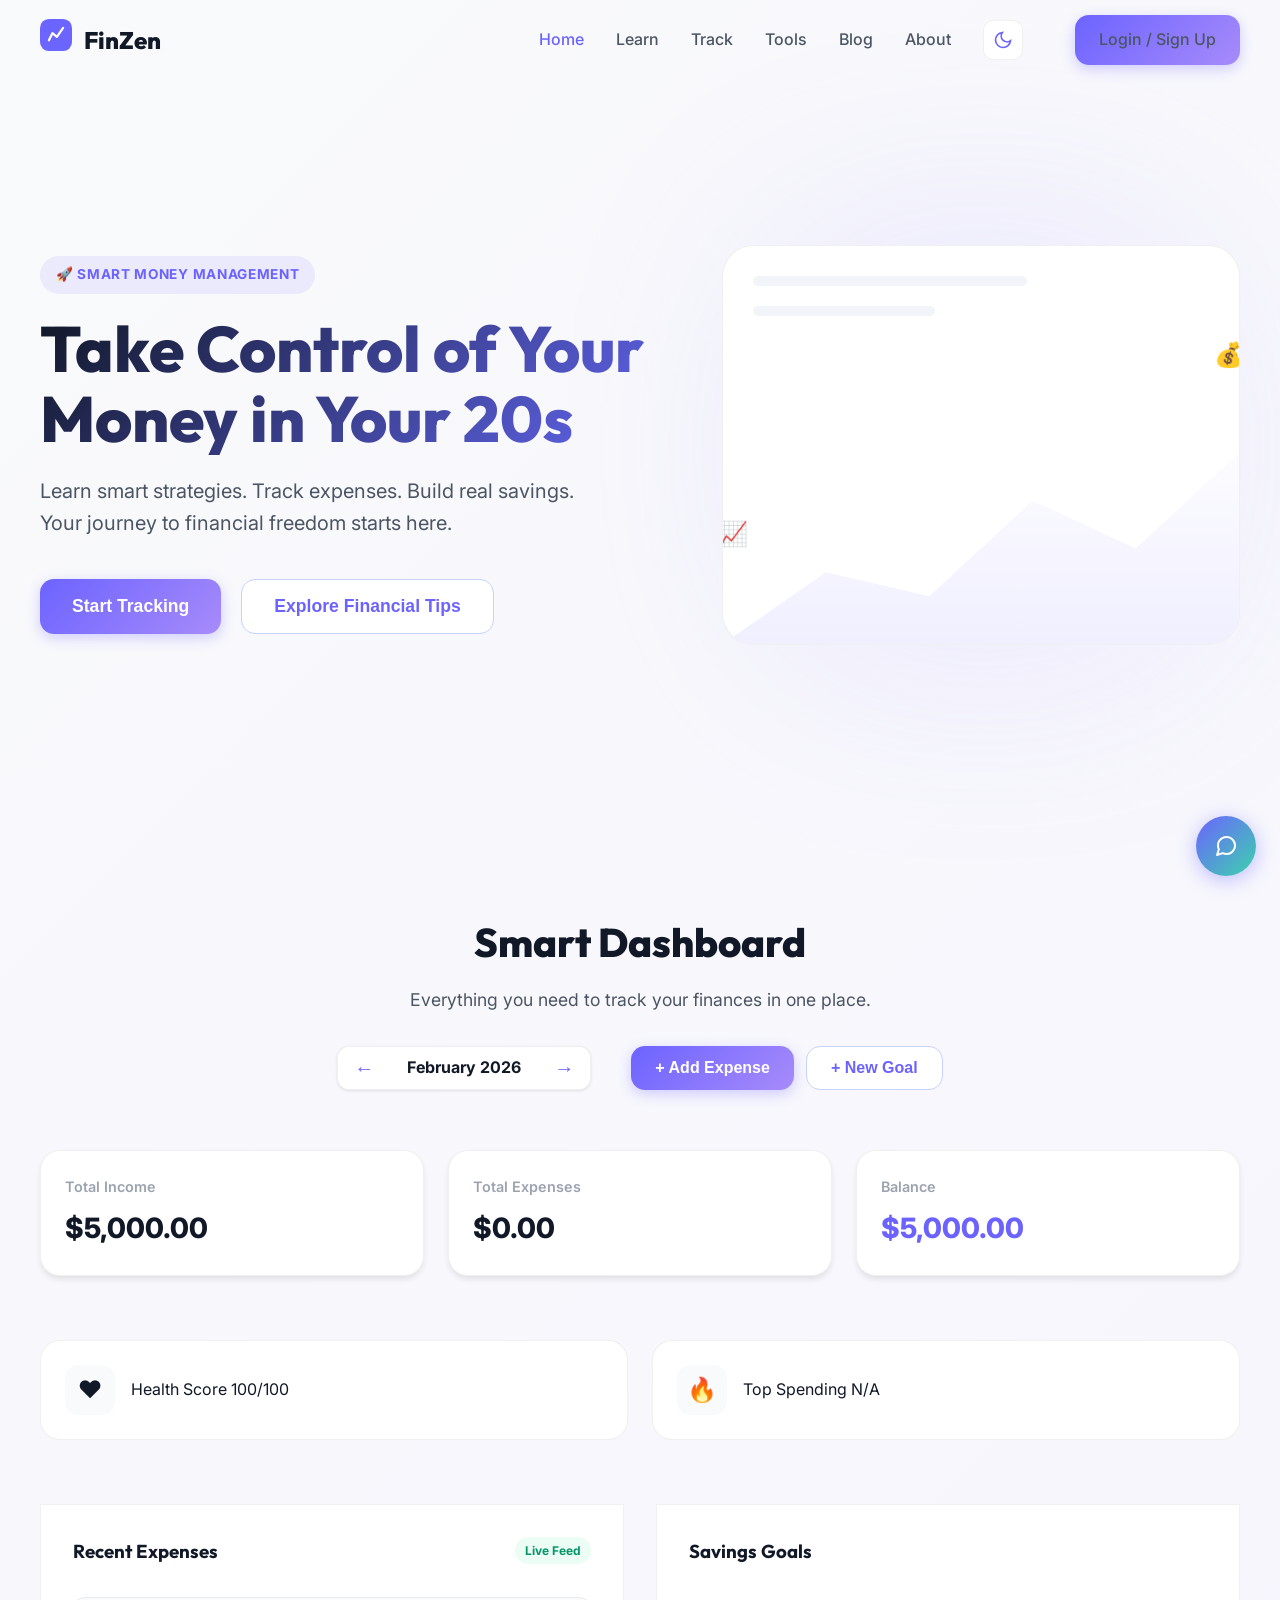
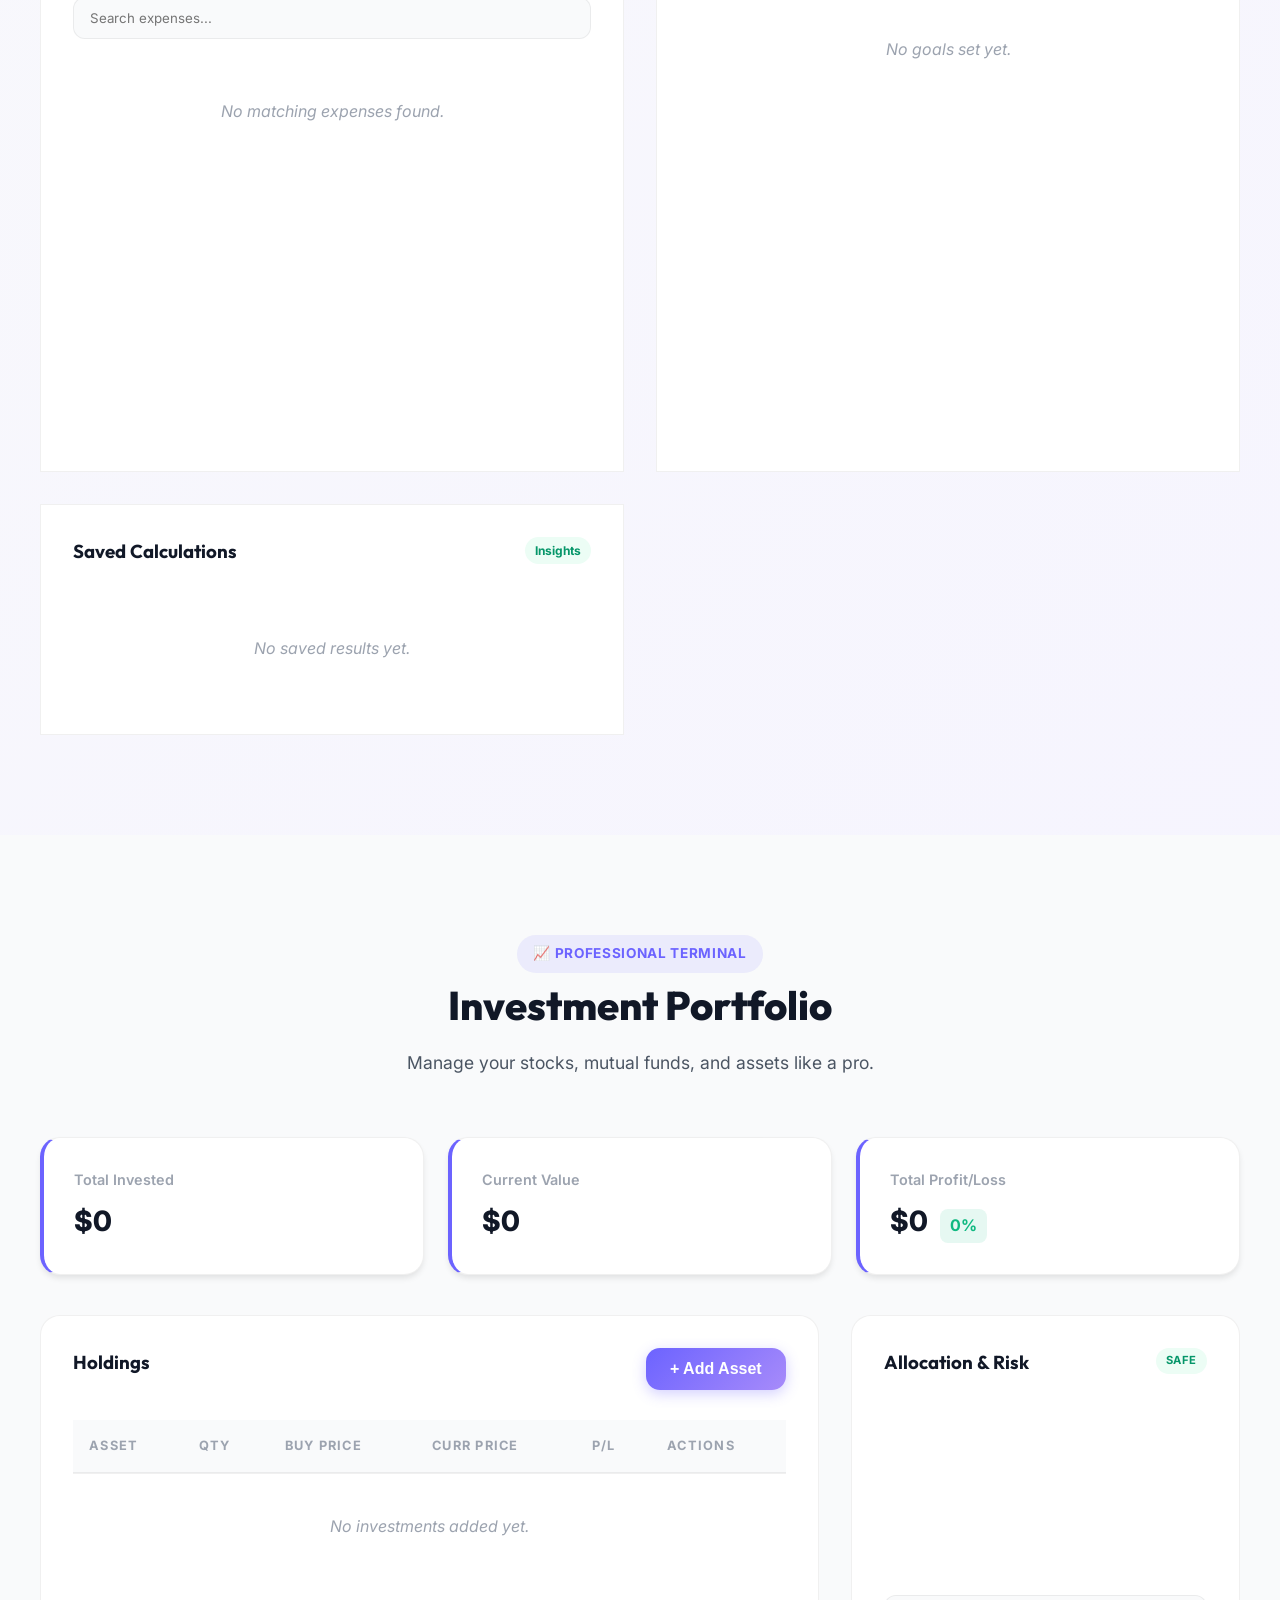
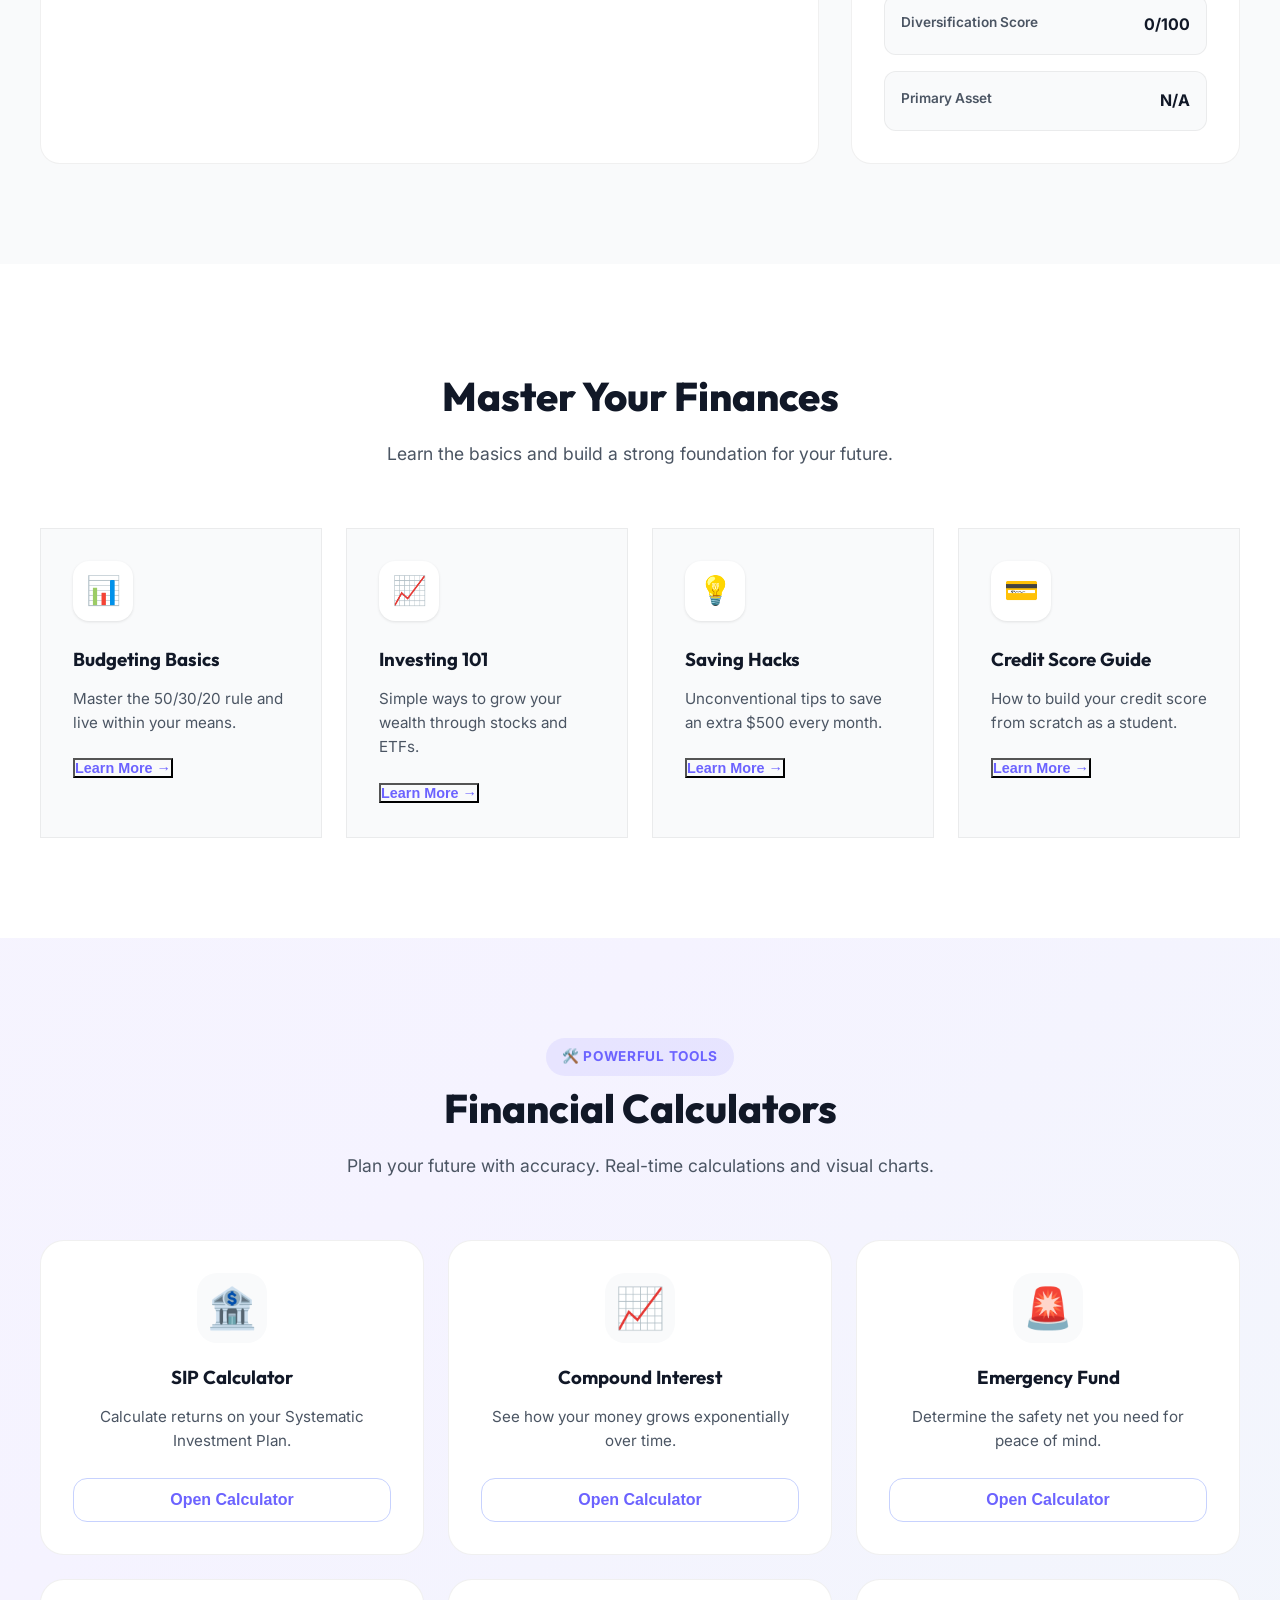
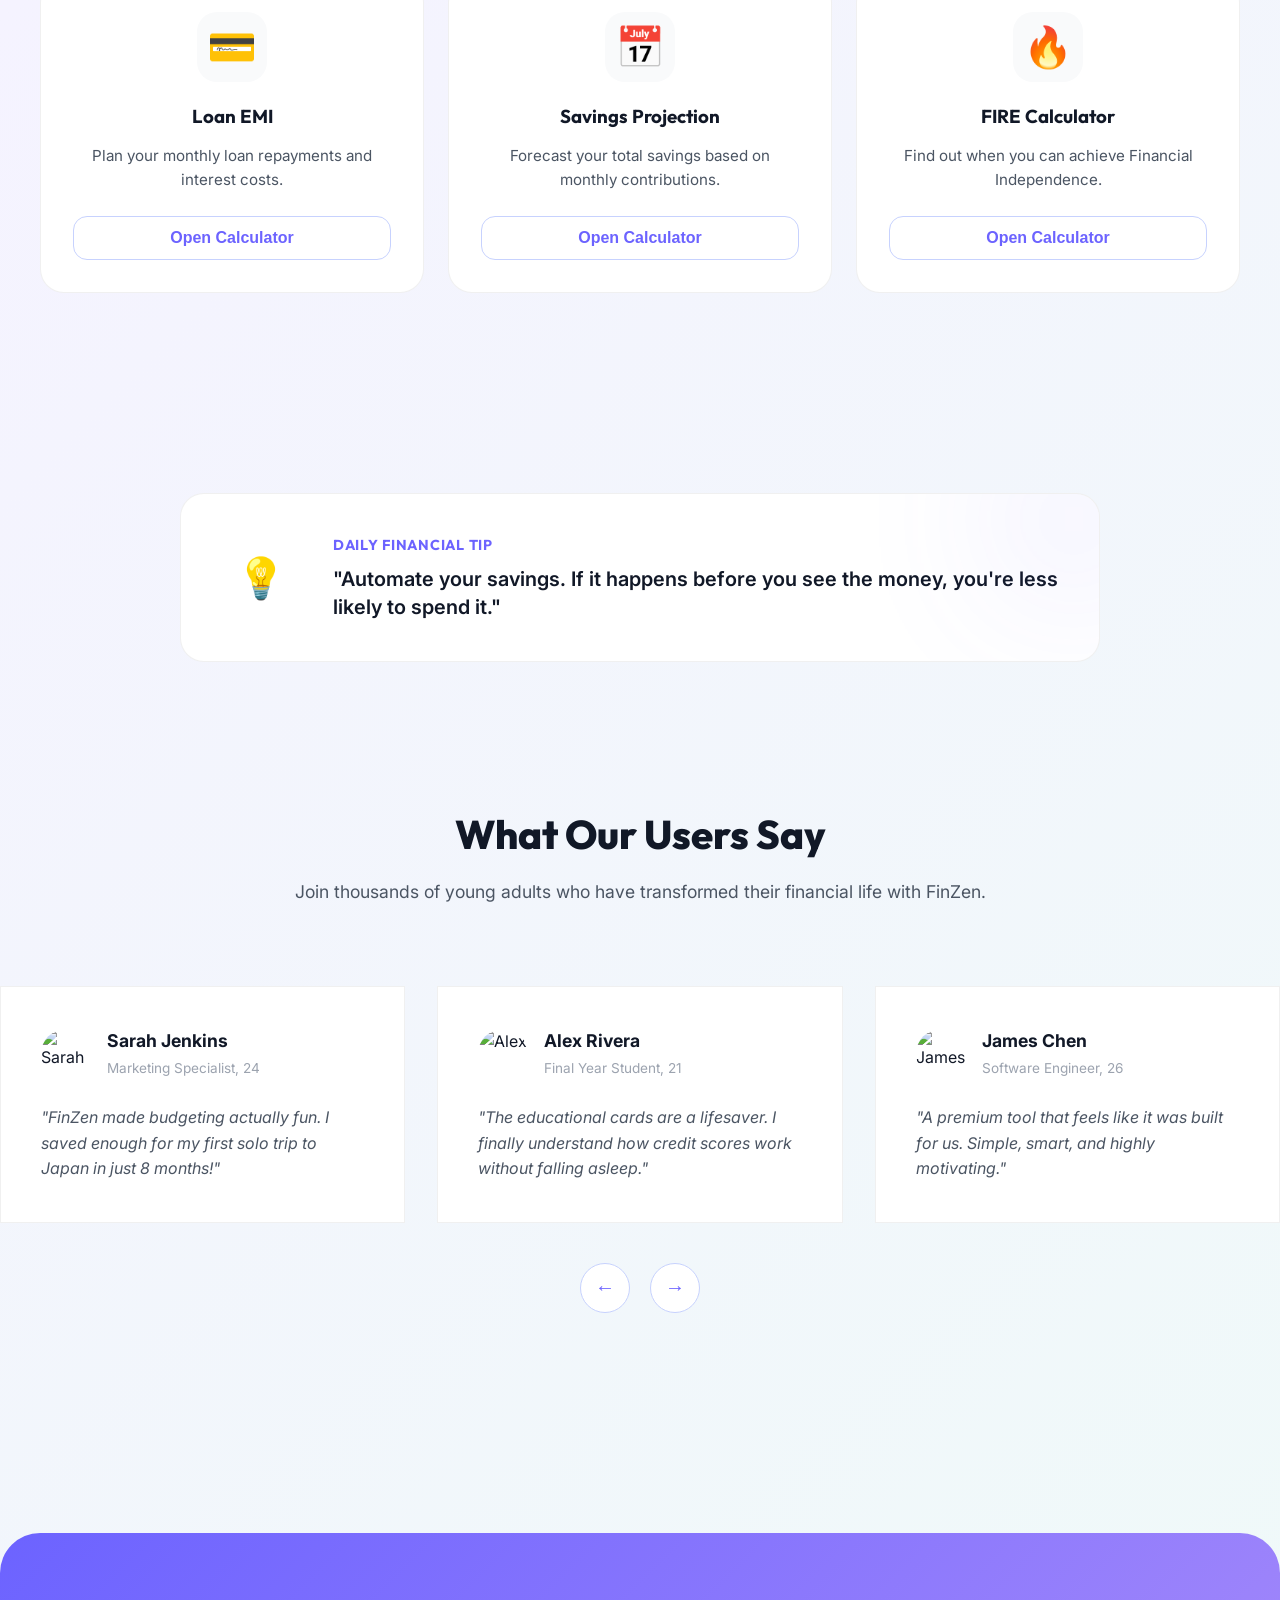
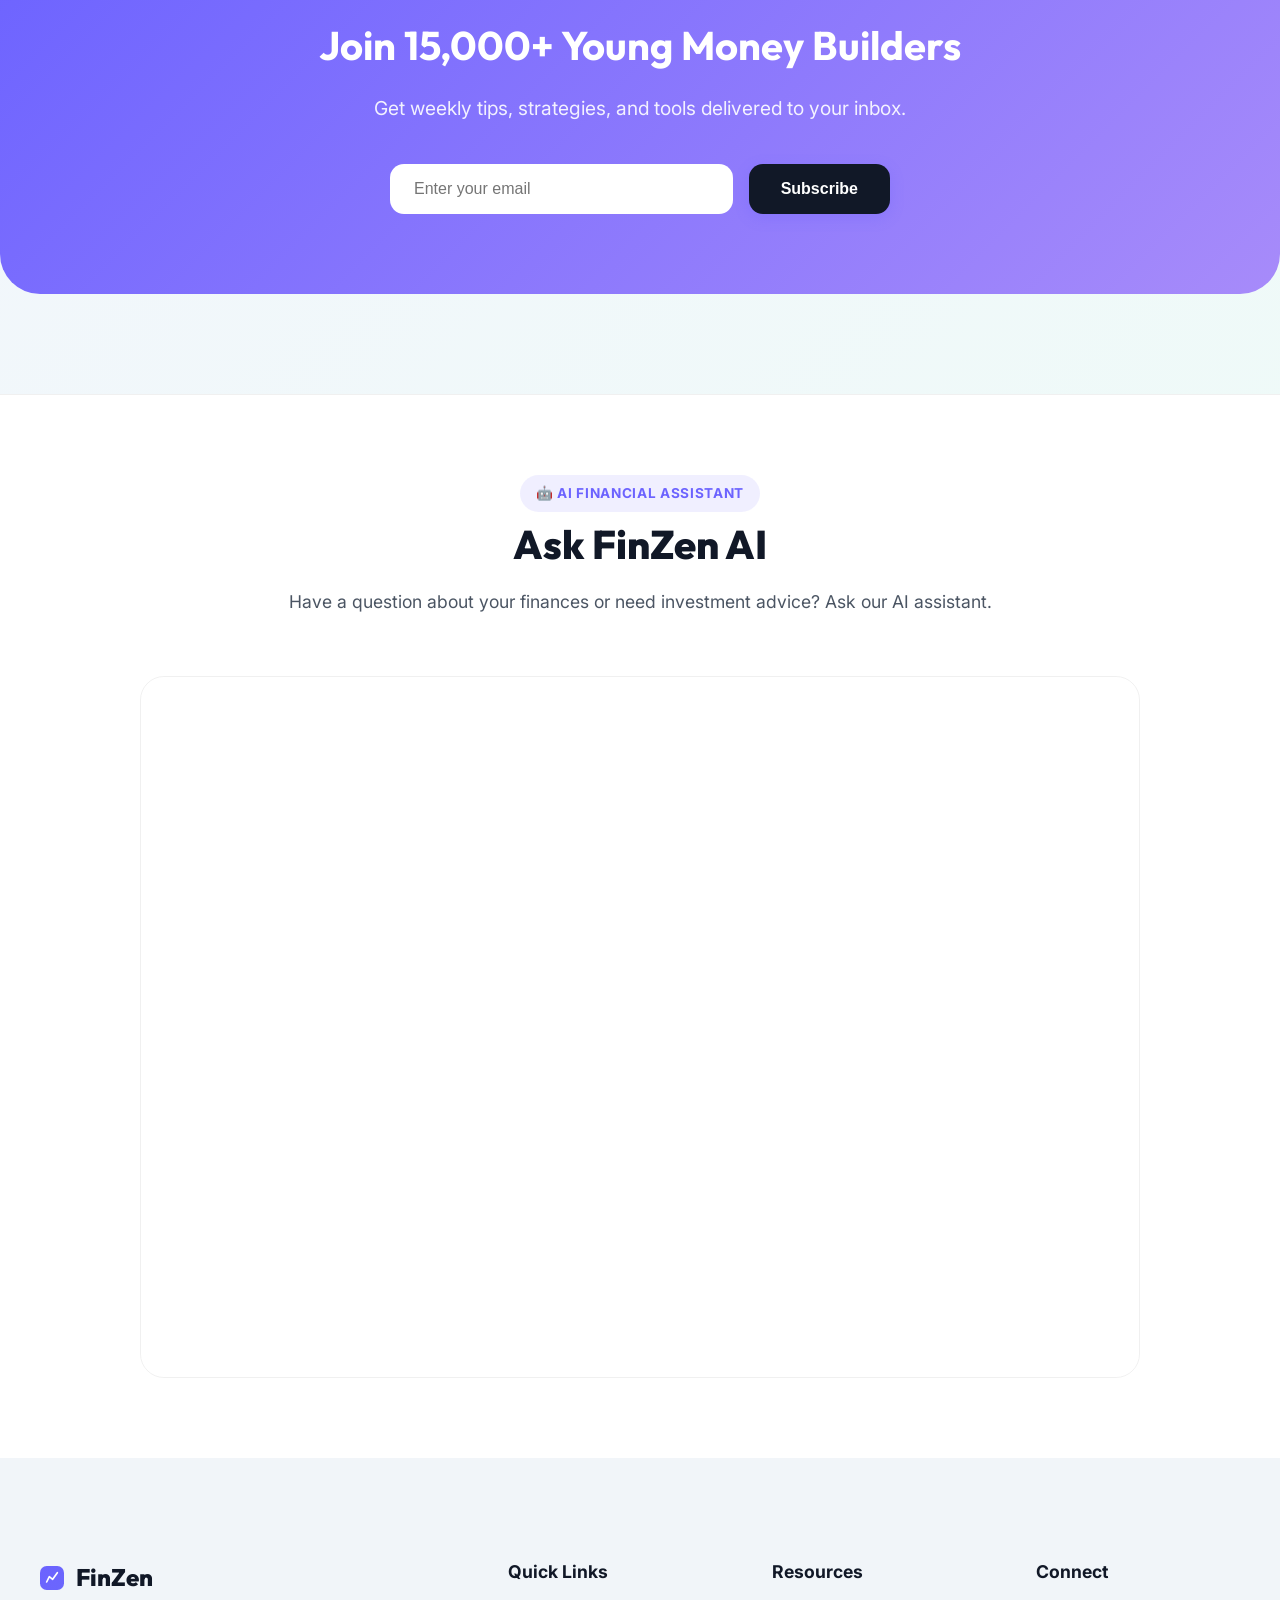
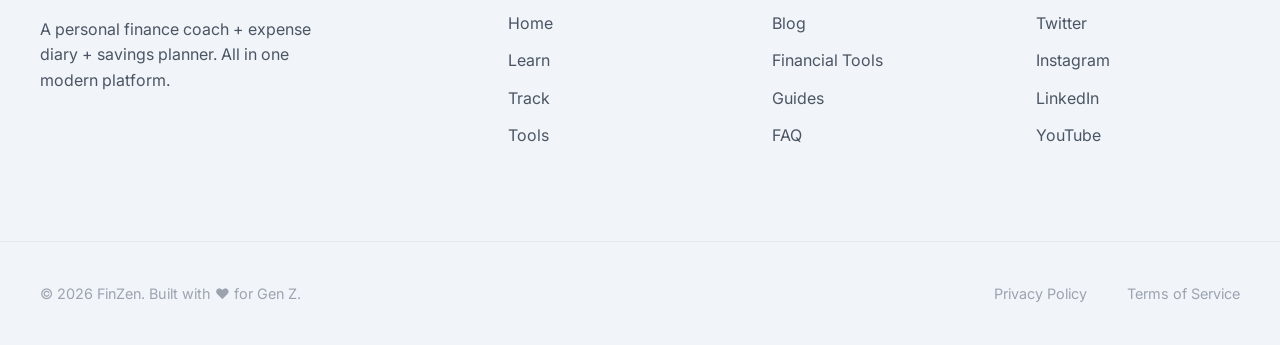
==== commit db396712: "Add files via upload" ====
--- a/index.html
+++ b/index.html
@@ -433,6 +433,24 @@
     </div>
   </section>
 
+  <!-- ========== AI ASSISTANT SECTION ========== -->
+  <section class="chatbot-section" id="ai-assistant" style="padding: 80px 0; background: var(--card-bg); border-top: 1px solid var(--border);">
+    <div class="container section-header">
+      <div class="badge">🤖 AI Financial Assistant</div>
+      <h2>Ask FinZen AI</h2>
+      <p>Have a question about your finances or need investment advice? Ask our AI assistant.</p>
+    </div>
+    <div class="container" style="max-width: 1000px; margin: 0 auto; border-radius: 24px; overflow: hidden; box-shadow: var(--shadow-xl); border: 1px solid var(--border);">
+      <iframe
+          src="https://www.chatbase.co/chatbot-iframe/s1ZoBW8nElEXGgF7tXPbT"
+          width="100%"
+          style="height: 100%; min-height: 700px; display: block;"
+          frameborder="0"
+          allow="microphone"
+      ></iframe>
+    </div>
+  </section>
+
   <!-- ========== FOOTER ========== -->
   <footer class="footer">
     <div class="container footer-grid">
@@ -486,6 +504,8 @@
     </div>
   </footer>
 
+
+
   <script src="script.js"></script>
 
   <!-- ========== MODALS ========== -->
@@ -643,67 +663,24 @@
     </div>
   </div>
 
-  <!-- ========== MONEYMENTOR AI ASSISTANT ========== -->
-  <div class="ai-assistant-wrapper">
-    <!-- Chat Trigger -->
-    <button class="ai-trigger" id="aiTrigger">
-      <div class="trigger-icon">
-        <svg width="28" height="28" viewBox="0 0 24 24" fill="none" stroke="currentColor" stroke-width="2">
-          <path d="M21 15a2 2 0 0 1-2 2H7l-4 4V5a2 2 0 0 1 2-2h14a2 2 0 0 1 2 2z" />
-        </svg>
-      </div>
-      <span class="trigger-badge">AI</span>
+  <!-- ========== FLOATING CHATBOT WIDGET ========== -->
+  <div id="chatbot-widget" style="position:fixed;bottom:24px;right:24px;z-index:99999;display:flex;flex-direction:column;align-items:flex-end;gap:16px;">
+    <div id="chatbot-window" style="display:none;width:400px;height:650px;max-height:calc(100vh - 100px);max-width:calc(100vw - 48px);border-radius:16px;overflow:hidden;box-shadow:0 8px 40px rgba(0,0,0,0.25);background:var(--card-bg, #fff);border:1px solid var(--border, #eee);">
+      <iframe 
+        src="https://www.chatbase.co/chatbot-iframe/s1ZoBW8nElEXGgF7tXPbT" 
+        width="100%" 
+        height="100%" 
+        frameborder="0" 
+        allow="microphone" 
+        style="border:none;height:100%;">
+      </iframe>
+    </div>
+    <button id="chatbot-toggle" 
+      onclick="var w=document.getElementById('chatbot-window');var isHidden=w.style.display==='none';w.style.display=isHidden?'block':'none';this.innerHTML=isHidden?'<svg width=\'24\' height=\'24\' viewBox=\'0 0 24 24\' fill=\'none\' stroke=\'currentColor\' stroke-width=\'2\' stroke-linecap=\'round\' stroke-linejoin=\'round\'><line x1=\'18\' y1=\'6\' x2=\'6\' y2=\'18\'></line><line x1=\'6\' y1=\'6\' x2=\'18\' y2=\'18\'></line></svg>':'<svg width=\'24\' height=\'24\' viewBox=\'0 0 24 24\' fill=\'none\' stroke=\'currentColor\' stroke-width=\'2\' stroke-linecap=\'round\' stroke-linejoin=\'round\'><path d=\'M21 11.5a8.38 8.38 0 0 1-.9 3.8 8.5 8.5 0 0 1-7.6 4.7 8.38 8.38 0 0 1-3.8-.9L3 21l1.9-5.7a8.38 8.38 0 0 1-.9-3.8 8.5 8.5 0 0 1 4.7-7.6 8.38 8.38 0 0 1 3.8-.9h.5a8.48 8.48 0 0 1 8 8v.5z\'></path></svg>';"
+      style="width:60px;height:60px;border-radius:50%;border:none;cursor:pointer;background:linear-gradient(135deg,#6C63FF,#3CD3AD);color:#fff;display:flex;align-items:center;justify-content:center;box-shadow:0 4px 20px rgba(108,99,255,0.4);transition:transform 0.2s ease;">
+        <svg width="24" height="24" viewBox="0 0 24 24" fill="none" stroke="currentColor" stroke-width="2" stroke-linecap="round" stroke-linejoin="round"><path d="M21 11.5a8.38 8.38 0 0 1-.9 3.8 8.5 8.5 0 0 1-7.6 4.7 8.38 8.38 0 0 1-3.8-.9L3 21l1.9-5.7a8.38 8.38 0 0 1-.9-3.8 8.5 8.5 0 0 1 4.7-7.6 8.38 8.38 0 0 1 3.8-.9h.5a8.48 8.48 0 0 1 8 8v.5z"></path></svg>
     </button>
-
-    <!-- Chat Window -->
-    <div class="ai-window" id="aiWindow">
-      <div class="ai-header">
-        <div class="ai-info">
-          <div class="ai-avatar">🤖</div>
-          <div class="ai-status">
-            <h4>MoneyMentor AI</h4>
-            <span>Online • Smart Guide</span>
-          </div>
-        </div>
-        <div class="ai-actions">
-          <button class="ai-btn-action" id="aiFullscreen" title="Toggle Fullscreen">
-            <svg width="20" height="20" viewBox="0 0 24 24" fill="none" stroke="currentColor" stroke-width="2">
-              <path d="M8 3H5a2 2 0 0 0-2 2v3m18 0V5a2 2 0 0 0-2-2h-3m0 18h3a2 2 0 0 0 2-2v-3M3 16v3a2 2 0 0 0 2 2h3" />
-            </svg>
-          </button>
-          <button class="ai-btn-action" id="aiClose" title="Close Chat">&times;</button>
-        </div>
-      </div>
-
-      <div class="ai-messages" id="aiMessages">
-        <div class="msg bot">
-          <div class="msg-bubble">
-            Hello! I'm MoneyMentor. I can help you analyze your expenses, suggest savings ideas, or explain financial
-            terms. How can I assist you today?
-          </div>
-        </div>
-      </div>
-
-      <div class="ai-typing" id="aiTyping" style="display: none;">
-        <span></span><span></span><span></span>
-      </div>
-
-      <div class="ai-input-area">
-        <form id="aiForm">
-          <input type="text" id="aiInput" placeholder="Ask me about your spending..." />
-          <button type="submit" class="ai-send-btn">
-            <svg width="20" height="20" viewBox="0 0 24 24" fill="none" stroke="currentColor" stroke-width="2">
-              <line x1="22" y1="2" x2="11" y2="13" />
-              <polygon points="22 2 15 22 11 13 2 9 22 2" />
-            </svg>
-          </button>
-        </form>
-      </div>
-    </div>
   </div>
 
-  <!-- Toast -->
-  <div class="toast" id="toast"></div>
 </body>
-
 </html>
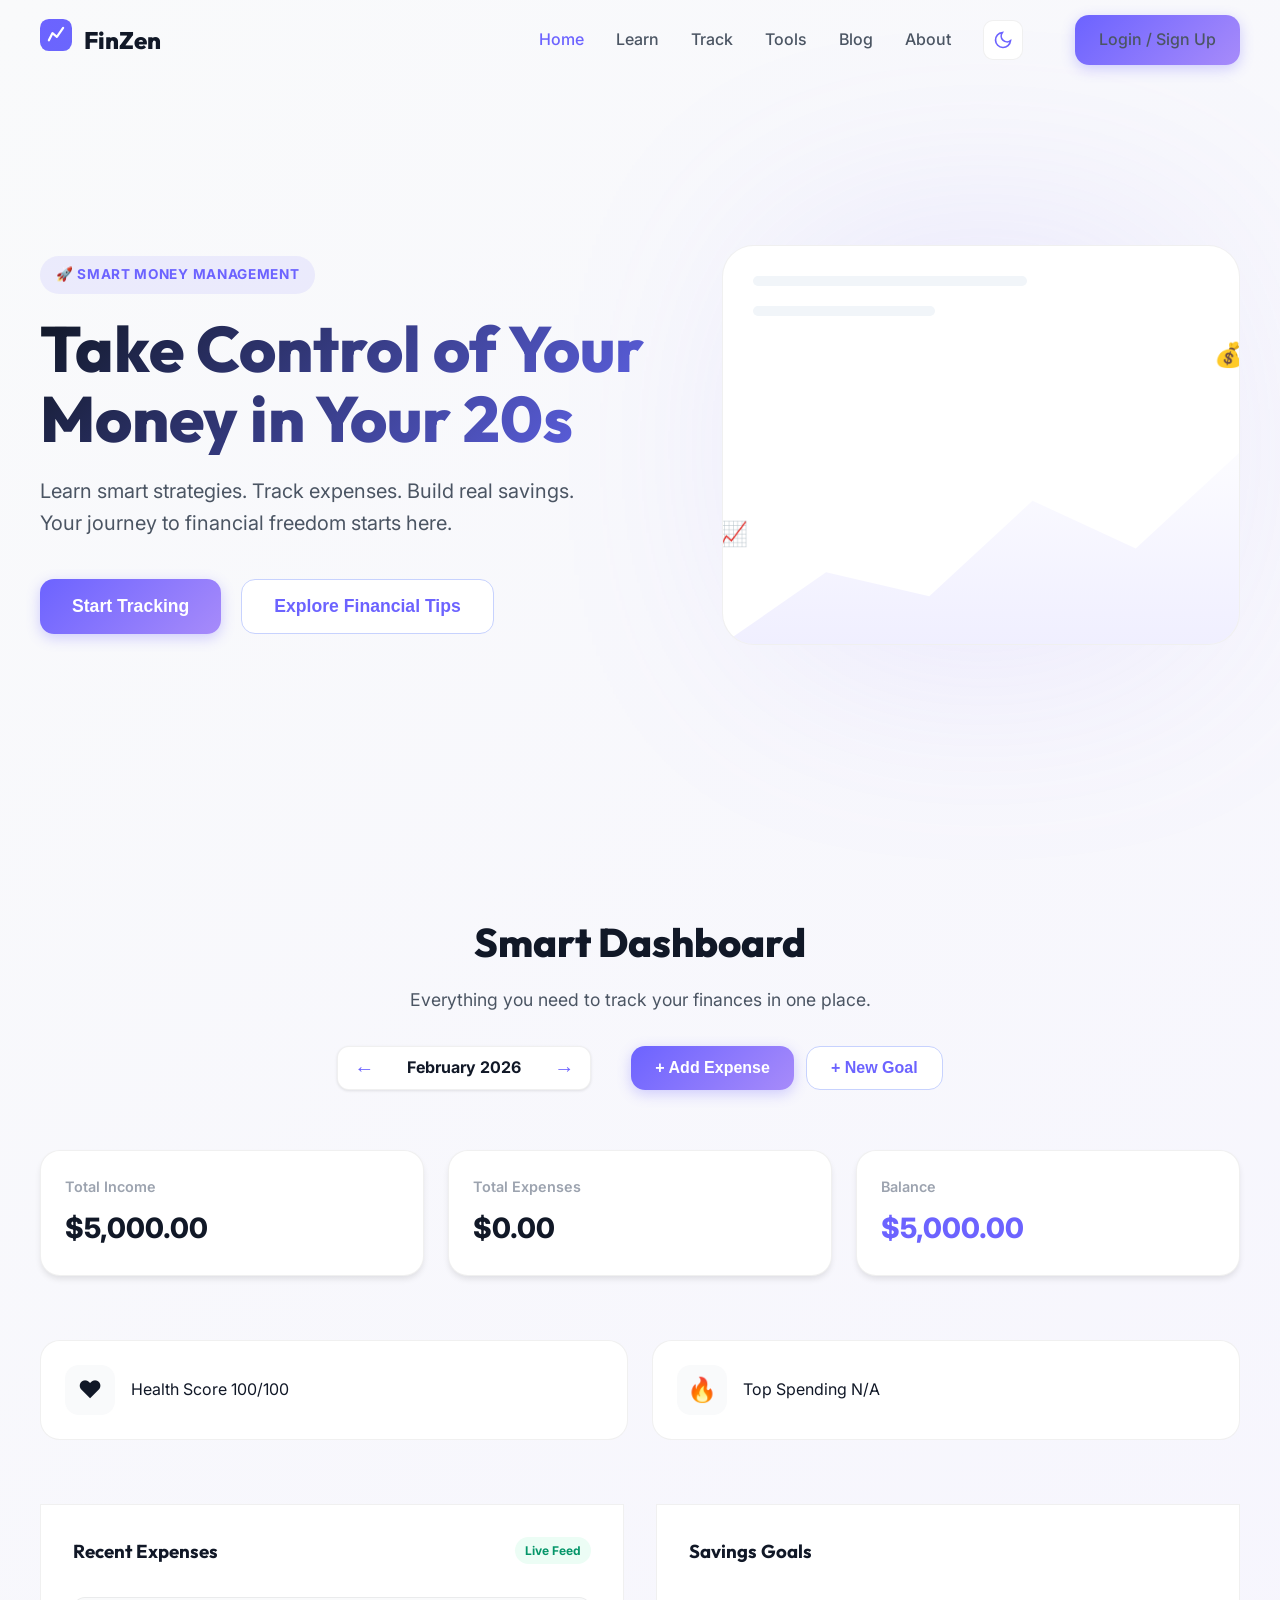
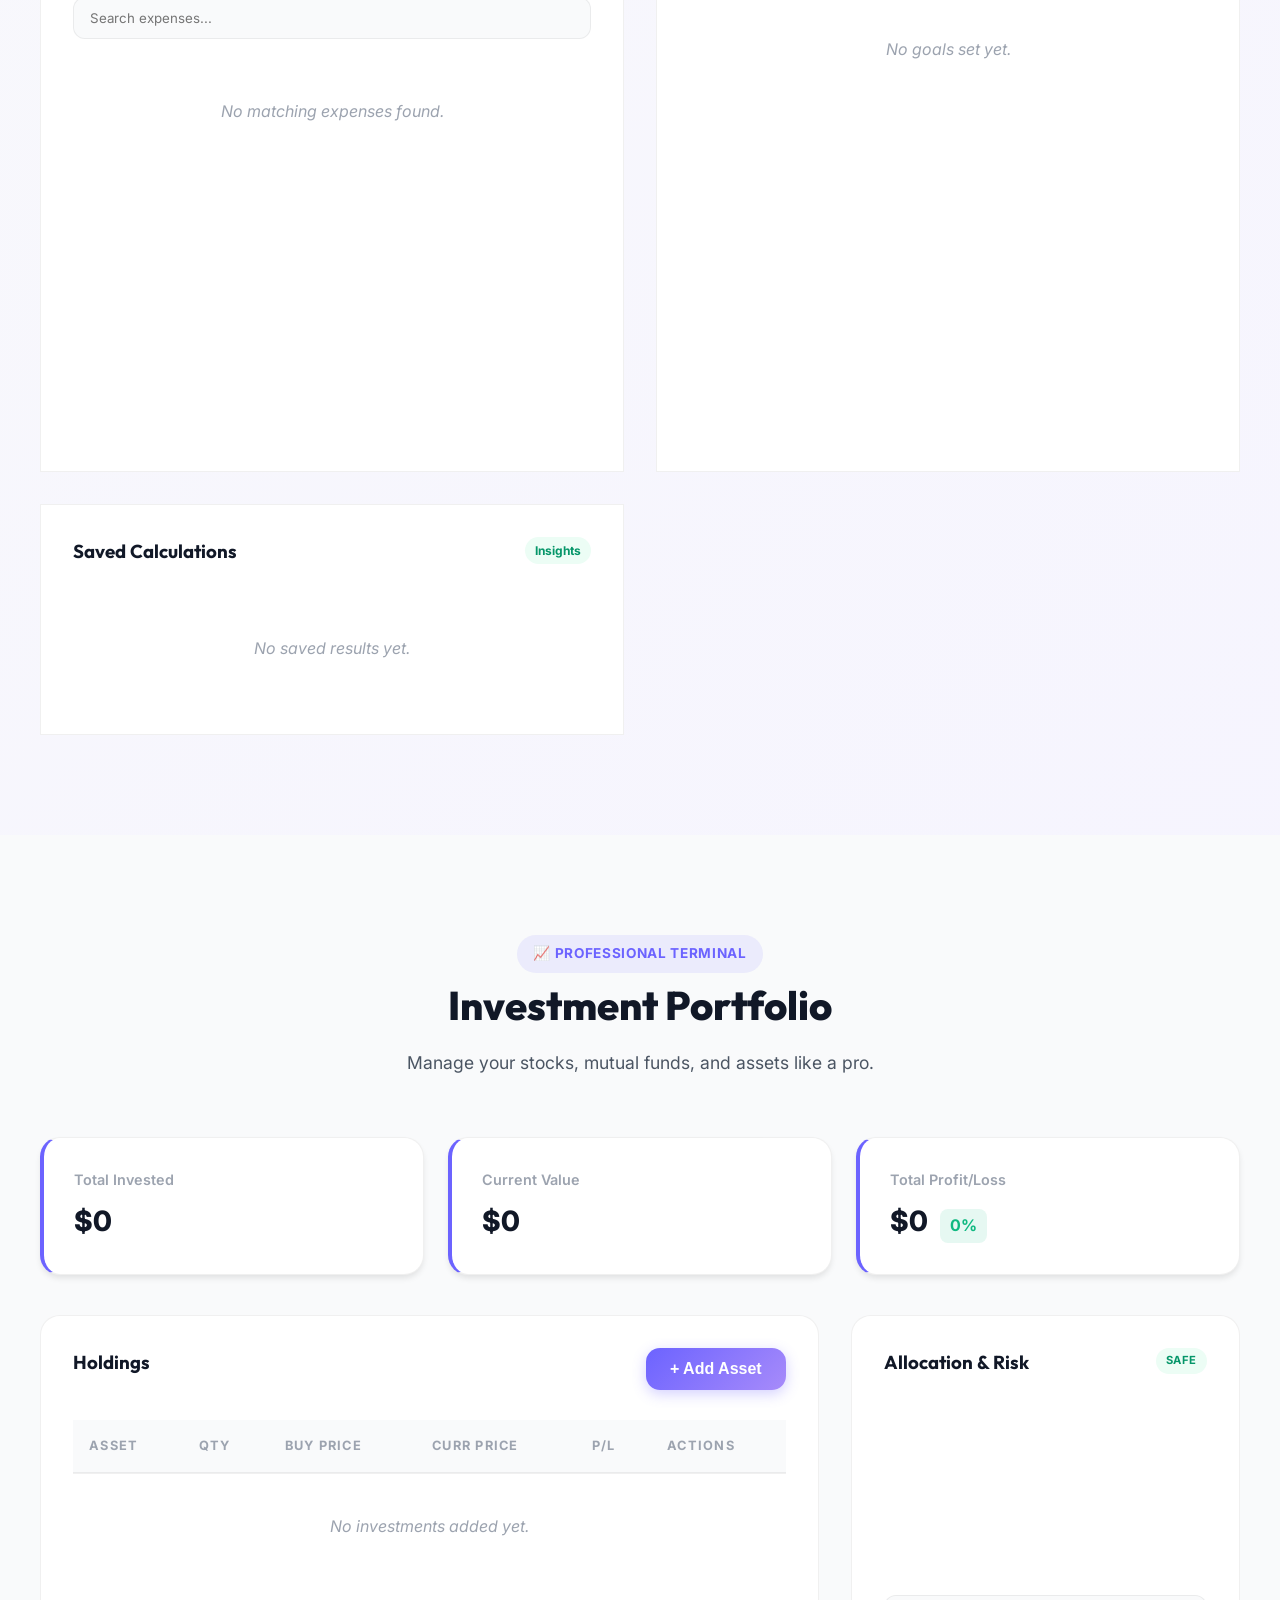
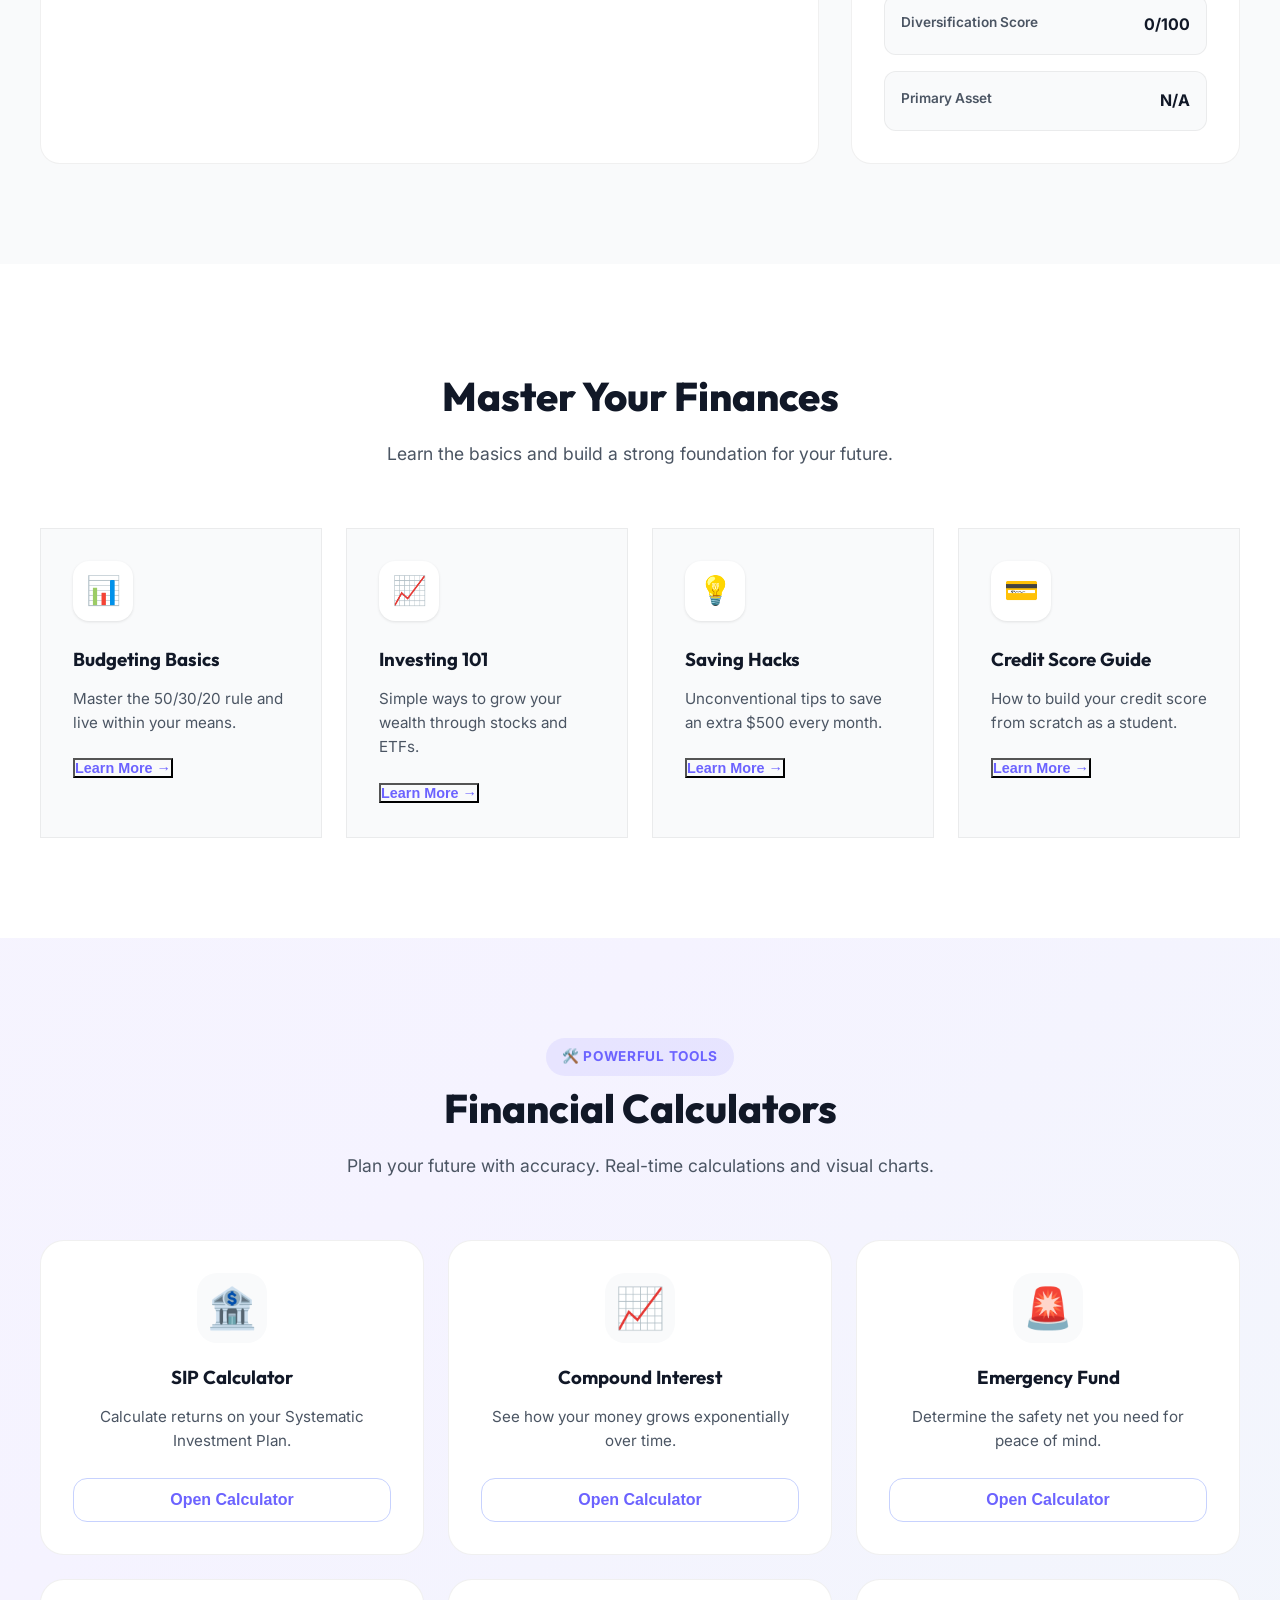
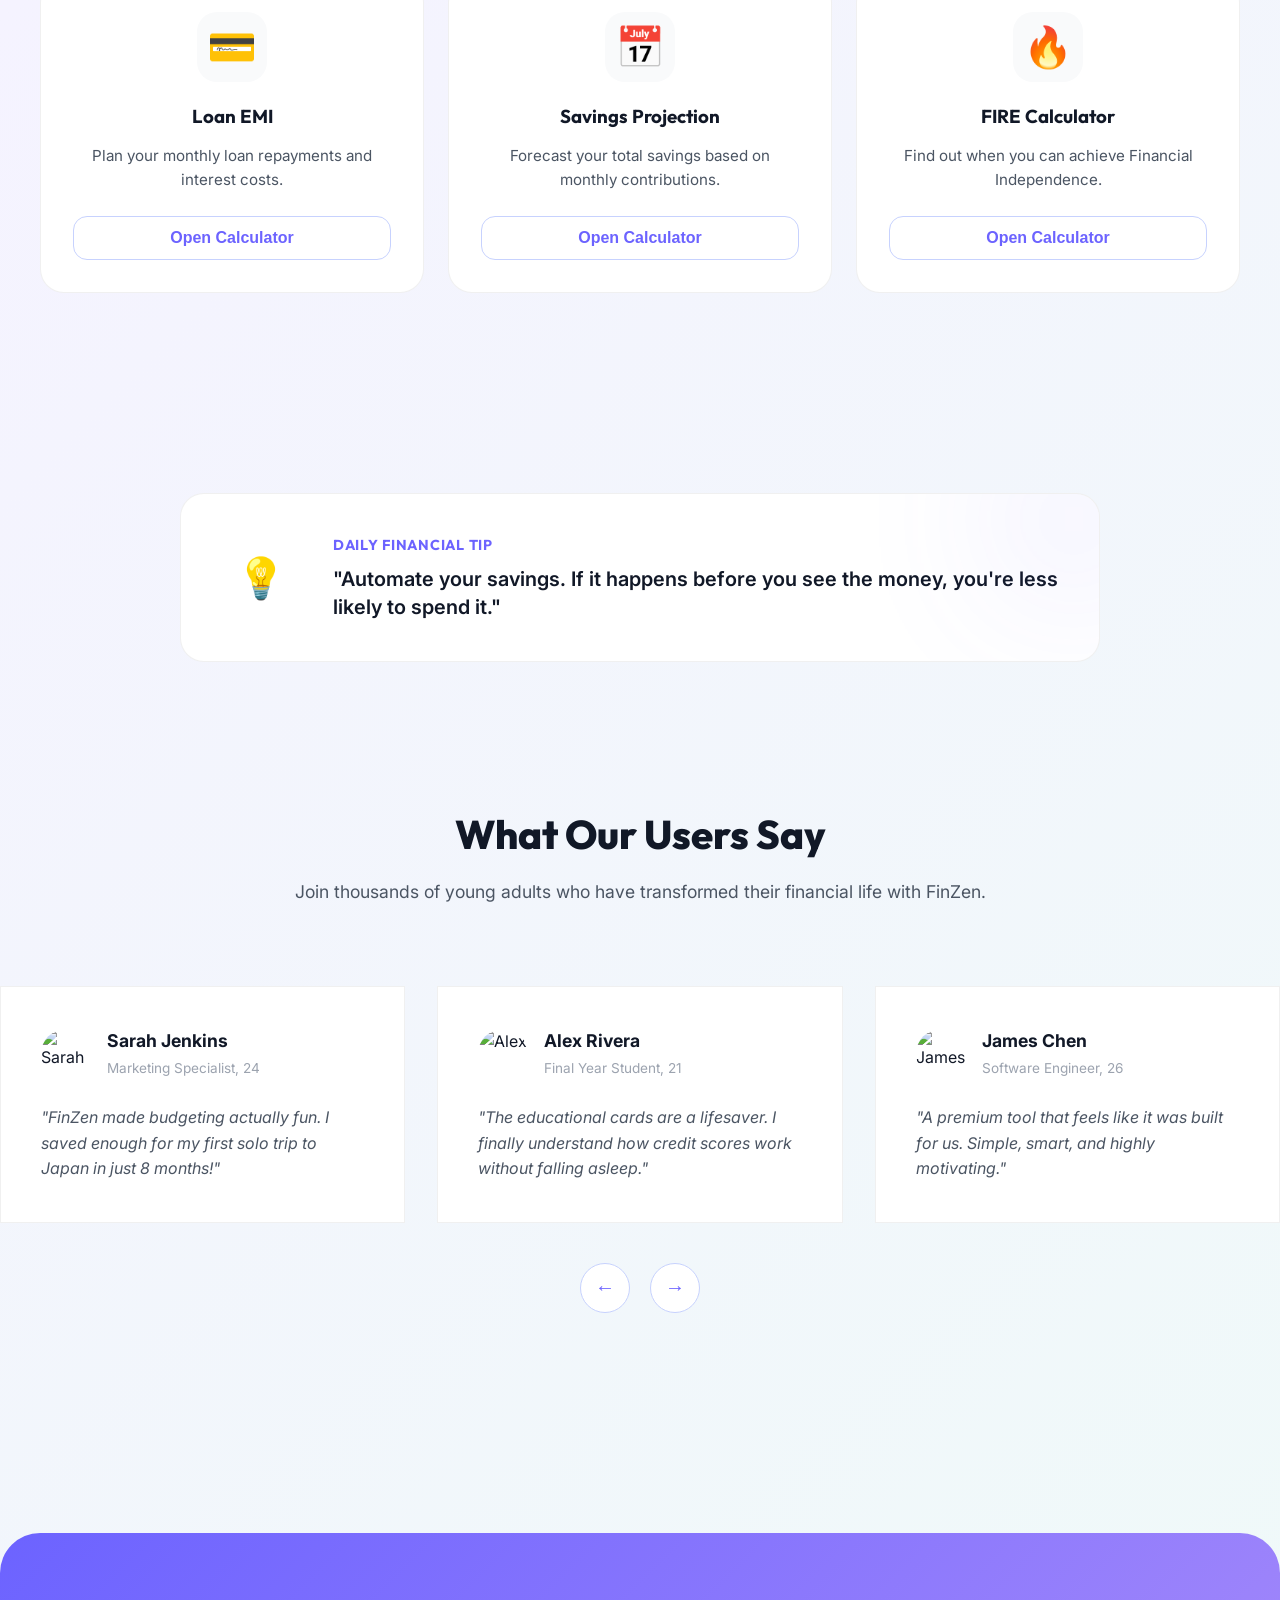
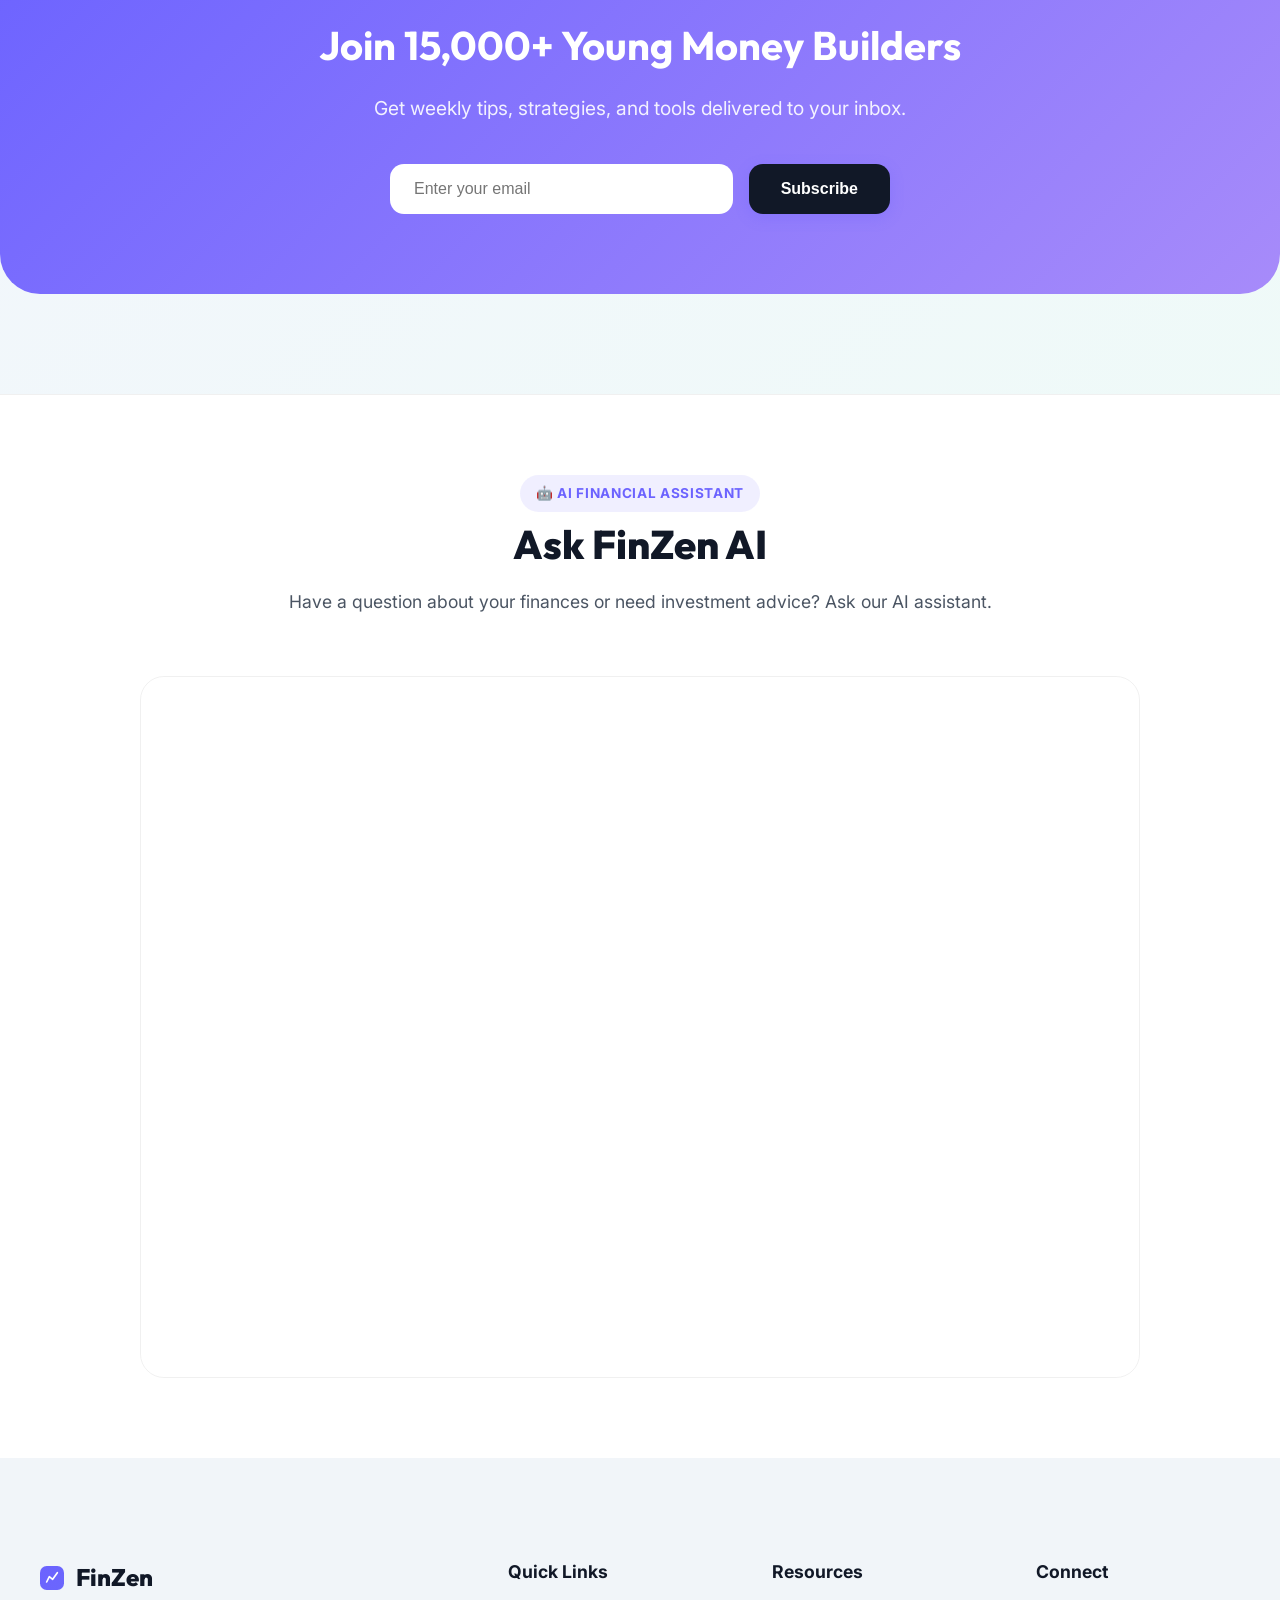
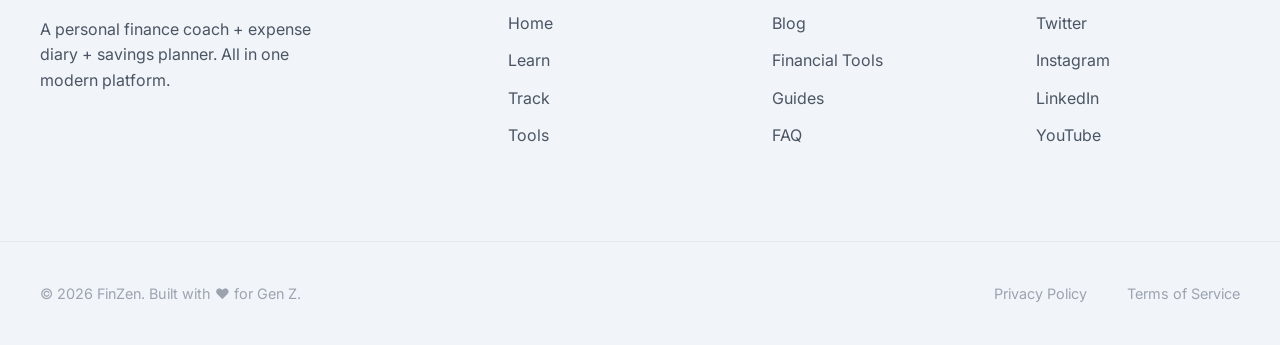
==== commit adb0ff7b: "Add files via upload" ====
--- a/index.html
+++ b/index.html
@@ -664,23 +664,18 @@
   </div>
 
   <!-- ========== FLOATING CHATBOT WIDGET ========== -->
-  <div id="chatbot-widget" style="position:fixed;bottom:24px;right:24px;z-index:99999;display:flex;flex-direction:column;align-items:flex-end;gap:16px;">
-    <div id="chatbot-window" style="display:none;width:400px;height:650px;max-height:calc(100vh - 100px);max-width:calc(100vw - 48px);border-radius:16px;overflow:hidden;box-shadow:0 8px 40px rgba(0,0,0,0.25);background:var(--card-bg, #fff);border:1px solid var(--border, #eee);">
-      <iframe 
-        src="https://www.chatbase.co/chatbot-iframe/s1ZoBW8nElEXGgF7tXPbT" 
-        width="100%" 
-        height="100%" 
-        frameborder="0" 
-        allow="microphone" 
-        style="border:none;height:100%;">
-      </iframe>
-    </div>
-    <button id="chatbot-toggle" 
-      onclick="var w=document.getElementById('chatbot-window');var isHidden=w.style.display==='none';w.style.display=isHidden?'block':'none';this.innerHTML=isHidden?'<svg width=\'24\' height=\'24\' viewBox=\'0 0 24 24\' fill=\'none\' stroke=\'currentColor\' stroke-width=\'2\' stroke-linecap=\'round\' stroke-linejoin=\'round\'><line x1=\'18\' y1=\'6\' x2=\'6\' y2=\'18\'></line><line x1=\'6\' y1=\'6\' x2=\'18\' y2=\'18\'></line></svg>':'<svg width=\'24\' height=\'24\' viewBox=\'0 0 24 24\' fill=\'none\' stroke=\'currentColor\' stroke-width=\'2\' stroke-linecap=\'round\' stroke-linejoin=\'round\'><path d=\'M21 11.5a8.38 8.38 0 0 1-.9 3.8 8.5 8.5 0 0 1-7.6 4.7 8.38 8.38 0 0 1-3.8-.9L3 21l1.9-5.7a8.38 8.38 0 0 1-.9-3.8 8.5 8.5 0 0 1 4.7-7.6 8.38 8.38 0 0 1 3.8-.9h.5a8.48 8.48 0 0 1 8 8v.5z\'></path></svg>';"
-      style="width:60px;height:60px;border-radius:50%;border:none;cursor:pointer;background:linear-gradient(135deg,#6C63FF,#3CD3AD);color:#fff;display:flex;align-items:center;justify-content:center;box-shadow:0 4px 20px rgba(108,99,255,0.4);transition:transform 0.2s ease;">
-        <svg width="24" height="24" viewBox="0 0 24 24" fill="none" stroke="currentColor" stroke-width="2" stroke-linecap="round" stroke-linejoin="round"><path d="M21 11.5a8.38 8.38 0 0 1-.9 3.8 8.5 8.5 0 0 1-7.6 4.7 8.38 8.38 0 0 1-3.8-.9L3 21l1.9-5.7a8.38 8.38 0 0 1-.9-3.8 8.5 8.5 0 0 1 4.7-7.6 8.38 8.38 0 0 1 3.8-.9h.5a8.48 8.48 0 0 1 8 8v.5z"></path></svg>
-    </button>
-  </div>
+  <script>
+    window.embeddedChatbotConfig = {
+      chatbotId: "s1ZoBW8nElEXGgF7tXPbT",
+      domain: "www.chatbase.co"
+    }
+  </script>
+  <script
+    src="https://www.chatbase.co/embed.min.js"
+    chatbotId="s1ZoBW8nElEXGgF7tXPbT"
+    domain="www.chatbase.co"
+    defer>
+  </script>
 
 </body>
 </html>
